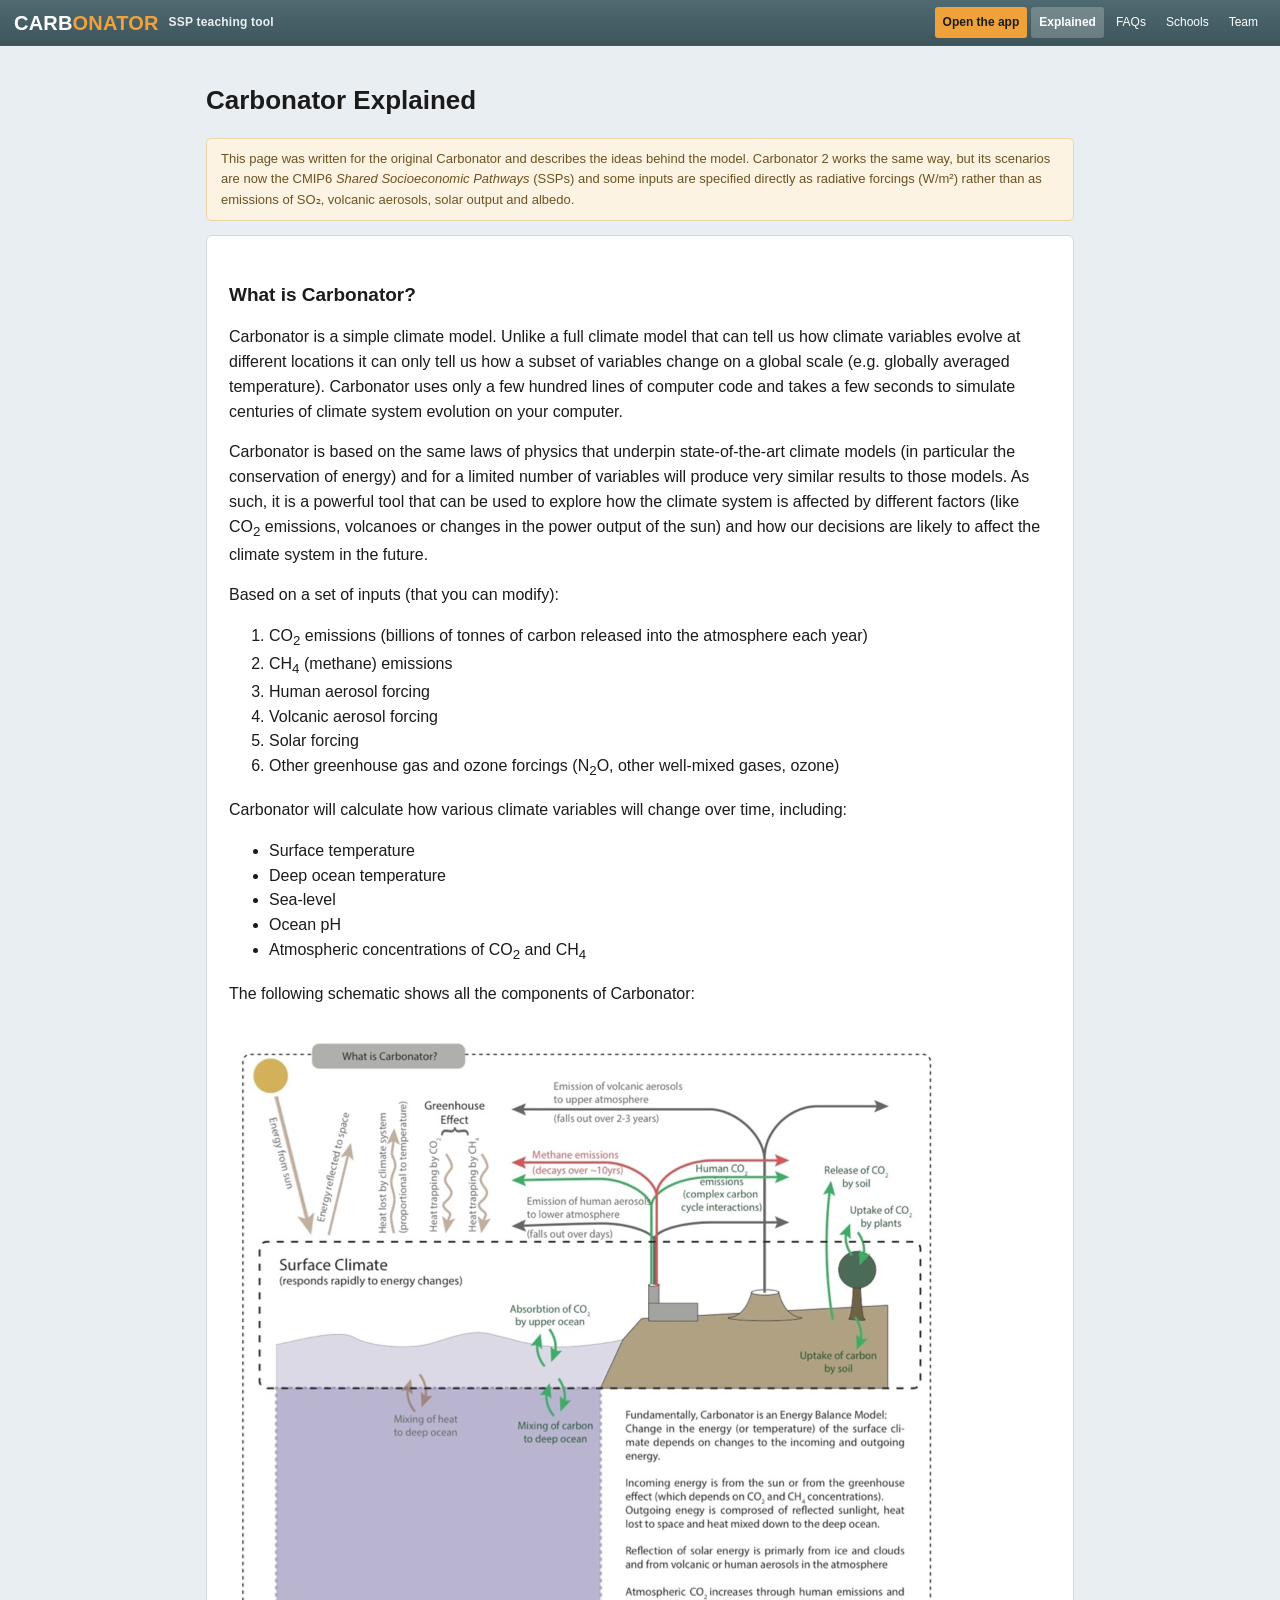
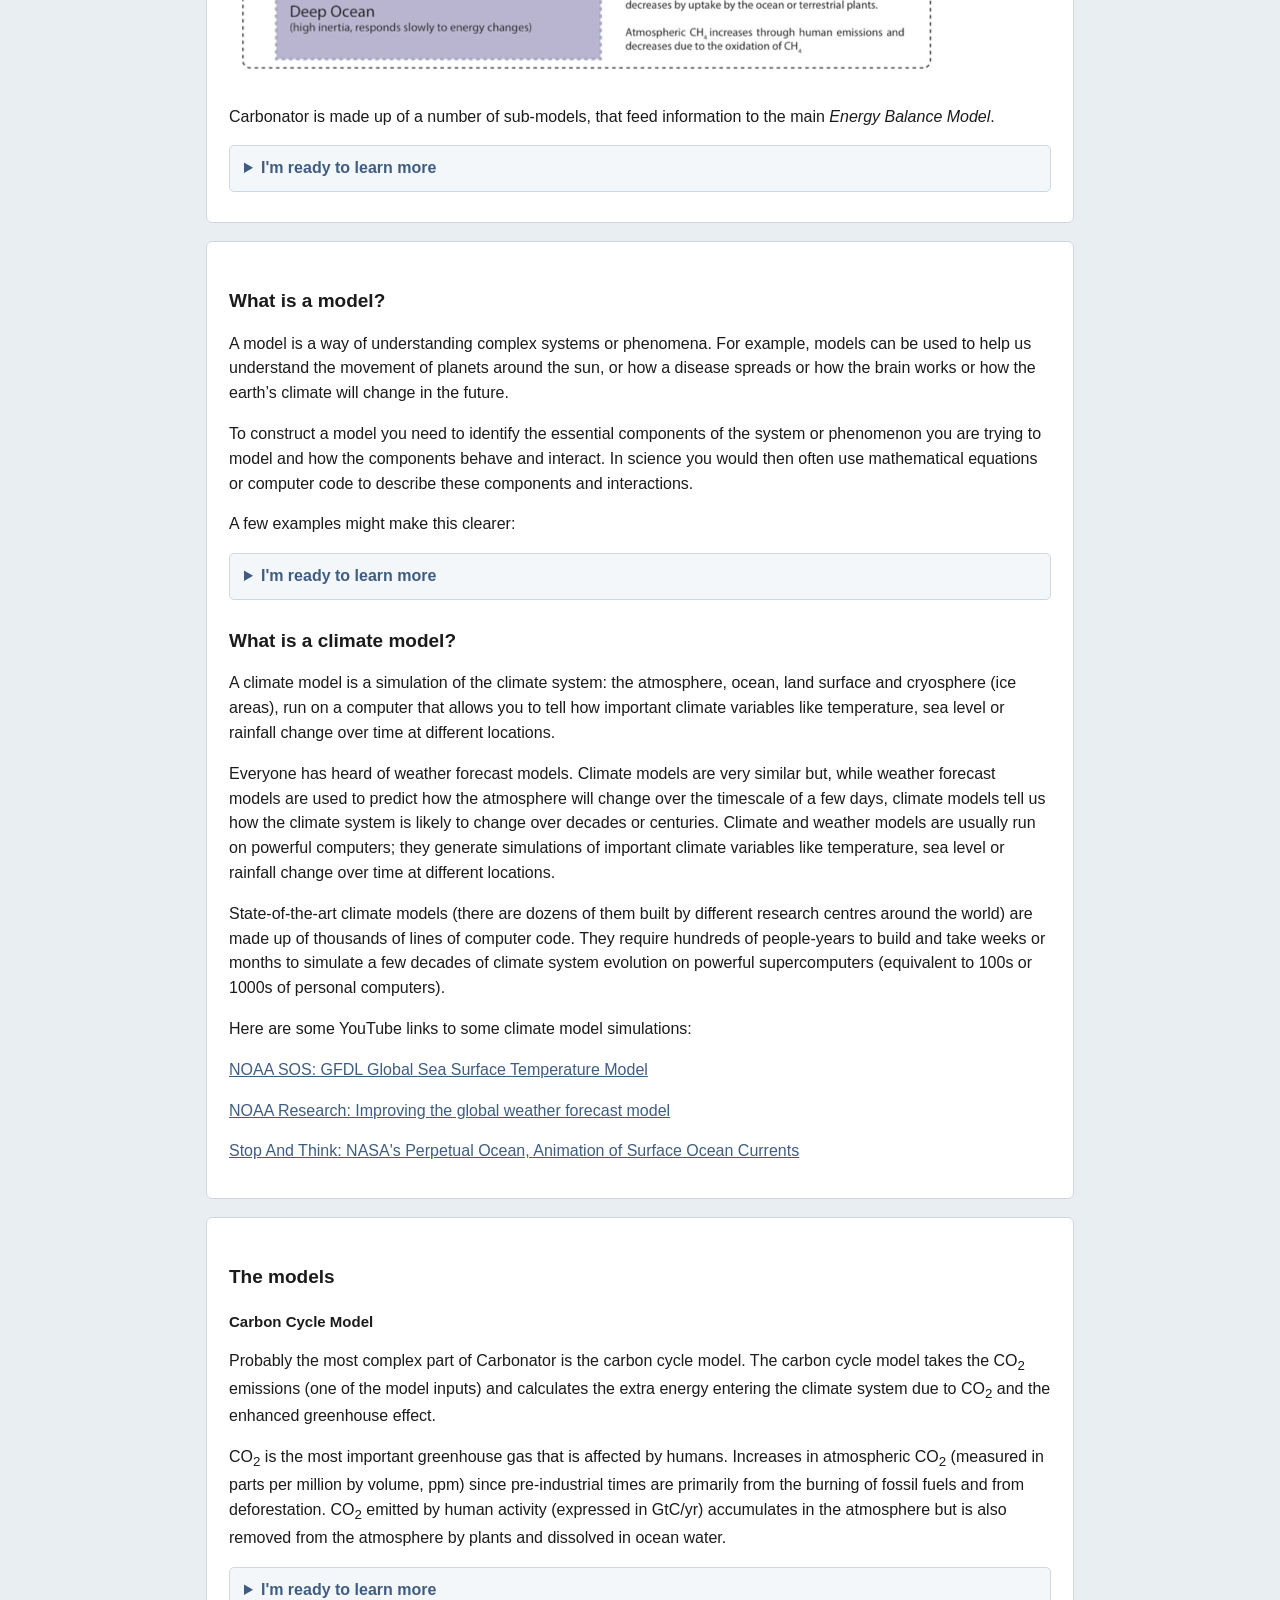
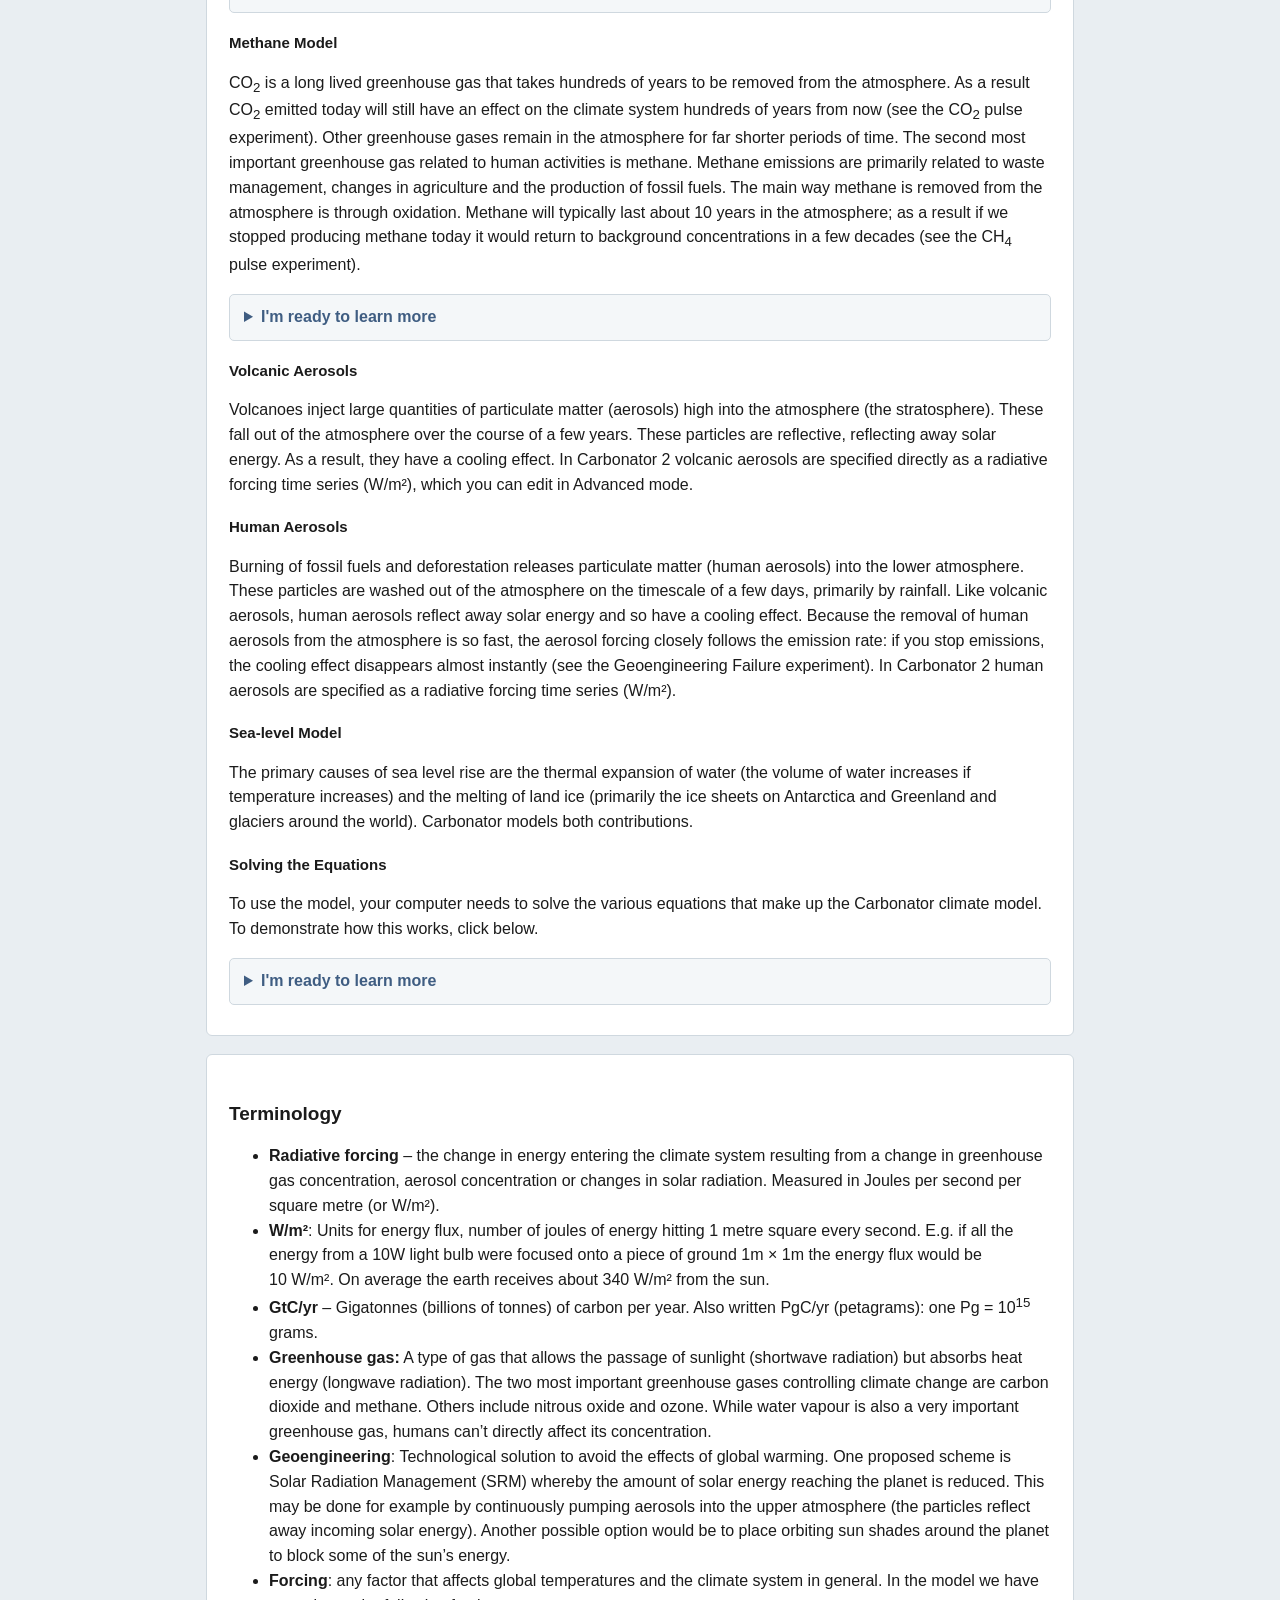
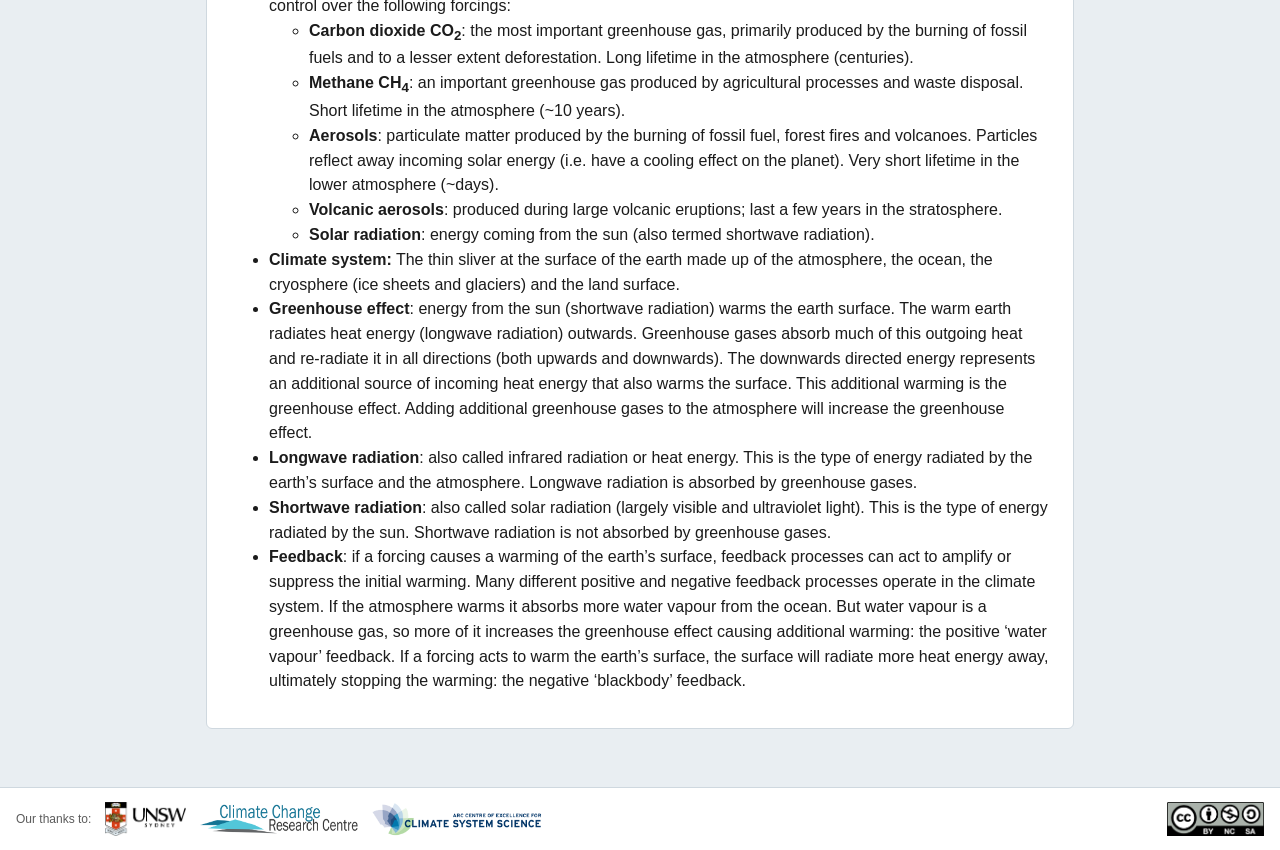
==== explained.html @ 01e1f887 "Carbonator 2.1: modular restructure of the v13 single-file app - Split ssp-carbonator-carbonatorstyl" ====
<!doctype html>
<html lang="en">
<head>
  <meta charset="utf-8" />
  <meta name="viewport" content="width=device-width, initial-scale=1" />
  <title>Carbonator Explained — Carbonator</title>
  <link rel="stylesheet" href="css/site.css" />
</head>
<body>
  <div class="topbar">
    <div class="brand">
      <div class="logo"><a href="index.html"><span>CARB</span><span class="onator">ONATOR</span></a></div>
      <div class="tag">SSP teaching tool</div>
    </div>
    <nav class="topnav">
      <a href="index.html" class="cta">Open the app</a>
      <a href="explained.html" class="active">Explained</a>
      <a href="faqs.html">FAQs</a>
      <a href="schools.html">Schools</a>
      <a href="team.html">Team</a>
    </nav>
  </div>

  <div class="page">
    <h1>Carbonator Explained</h1>

    <div class="note">
      This page was written for the original Carbonator and describes the ideas behind the model.
      Carbonator&nbsp;2 works the same way, but its scenarios are now the CMIP6 <em>Shared Socioeconomic
      Pathways</em> (SSPs) and some inputs are specified directly as radiative forcings (W/m²) rather
      than as emissions of SO₂, volcanic aerosols, solar output and albedo.
    </div>

    <div class="card">
      <h2>What is Carbonator?</h2>
      <p>Carbonator is a simple climate model. Unlike a full climate model that can tell us how climate variables evolve at different locations it can only tell us how a subset of variables change on a global scale (e.g. globally averaged temperature). Carbonator uses only a few hundred lines of computer code and takes a few seconds to simulate centuries of climate system evolution on your computer.</p>
      <p>Carbonator is based on the same laws of physics that underpin state-of-the-art climate models (in particular the conservation of energy) and for a limited number of variables will produce very similar results to those models. As such, it is a powerful tool that can be used to explore how the climate system is affected by different factors (like CO<sub>2</sub> emissions, volcanoes or changes in the power output of the sun) and how our decisions are likely to affect the climate system in the future.</p>
      <p>Based on a set of inputs (that you can modify):</p>
      <ol>
        <li>CO<sub>2</sub> emissions (billions of tonnes of carbon released into the atmosphere each year)</li>
        <li>CH<sub>4</sub> (methane) emissions</li>
        <li>Human aerosol forcing</li>
        <li>Volcanic aerosol forcing</li>
        <li>Solar forcing</li>
        <li>Other greenhouse gas and ozone forcings (N<sub>2</sub>O, other well-mixed gases, ozone)</li>
      </ol>
      <p>Carbonator will calculate how various climate variables will change over time, including:</p>
      <ul>
        <li>Surface temperature</li>
        <li>Deep ocean temperature</li>
        <li>Sea-level</li>
        <li>Ocean pH</li>
        <li>Atmospheric concentrations of CO<sub>2</sub> and CH<sub>4</sub></li>
      </ul>
      <p>The following schematic shows all the components of Carbonator:</p>
      <p><img src="assets/img/content/05.png" alt="Carbonator model schematic"></p>
      <p>Carbonator is made up of a number of sub-models, that feed information to the main <em>Energy Balance Model</em>.</p>

      <details>
        <summary>I'm ready to learn more</summary>
        <h2>Energy Balance Model</h2>
        <p>At the heart of Carbonator (and all climate models) is an energy balance model. This simply means that if we know the energy entering or leaving the climate system, then we can calculate how the energy content (otherwise known as temperature) will change. By making estimates of how energy coming in or out changes in the future then we can predict what will happen to temperature (and other climate variables) in the future.</p>
        <p>If there were an increase in the energy entering the climate system (for example if the sun were to get a little stronger), this would very quickly heat up the atmosphere, land surface and upper ocean. It would take much longer for that extra heat to gradually mix down into the deep ocean.</p>
        <p>So let&rsquo;s build a (box) model of the climate system:</p>
        <ol>
          <li>Let&rsquo;s replace the atmosphere, land surface, and upper ocean by a box (box 1). To make this box behave realistically it needs to have the same heat capacity as the combined atmosphere, land surface, and upper ocean (top 500m). [Heat capacity is the amount of energy it takes to increase an object&rsquo;s temperature by 1&deg;C]. The heat capacity of this box is relatively small so that changes in energy into or out of the box cause rapid changes in temperature.</li>
          <li>Next we replace the deep ocean (top 4000m) with a second box. The deep ocean has a much larger heat capacity than the combined atmosphere, land surface, and upper ocean, so our second box will have a much larger heat capacity than the first box. As such it will respond more slowly to changes in energy into or out of the box.</li>
        </ol>
        <p>Next we need to define some properties of these boxes:</p>
        <ol>
          <li>Energy from the sun can only directly warm the first box (i.e. solar energy is absorbed in the top few metres of the ocean). But if the temperatures of the boxes are different then heat will gradually mix from the warmer to the cooler box (making the warmer box cooler and the cooler box warmer!). We are going to assume that the energy transferred between the boxes is proportional to the difference in temperature between the boxes.</li>
          <li>When objects warm they also release energy (for example because we are warm we release heat energy to the atmosphere). This means that as the first box warms it will also release energy upwards (to space) as well as downwards (into the deep ocean). We are going to assume that the energy lost to space is proportional to the temperature of the upper box.</li>
        </ol>
        <p>So here is our (two box) model of the climate system:</p>
        <p><img src="assets/img/content/06.png" alt="Two-box model schematic"></p>
        <p>Now we need some equations to describe the temperature changes in the two boxes (one equation for each box).</p>
        <h3>Box 1:</h3>
        <p>Change in energy in box 1 each second = Energy coming in each second &ndash; Energy going out each second (from the top and bottom of box 1)</p>
        <p>The energy in the box (E) [measured in Joules] is the heat capacity of the box (C) multiplied by the temperature of the box (T). Mathematically the change in energy (E) with time (t) is written as:</p>
        <p><img src="assets/img/content/07.png" alt="dE/dt"></p>
        <p>But because E = C &times; T (and C is a constant, i.e. the heat capacity doesn&rsquo;t change):</p>
        <p><img src="assets/img/content/08.png" alt="dE/dt = C dT/dt"></p>
        <p>In other words, this says that the change of energy in box 1 (per second) equals the heat capacity of box 1 multiplied by the change in temperature in box 1 (each second).</p>
        <p>Putting this all together:</p>
        <p><img src="assets/img/content/09.png" alt="Energy balance equation"></p>
        <p>From (3) above, we know that the E<sub>out</sub> [measured in Joules per second] is proportional to the temperature of box 1:</p>
        <p><img src="assets/img/content/10.png" alt="E_out = aT"></p>
        <p>(where <em>a</em> is a constant)</p>
        <p>From (4) above, we know that the E<sub>out-mix</sub> [also measured in Joules per second] is proportional to the temperature difference between box 1 and box 2:</p>
        <p><img src="assets/img/content/11.png" alt="E_mix = b(T - To)"></p>
        <p>(where <em>b</em> is a constant)</p>
        <p>So finally we have:</p>
        <p><img src="assets/img/content/12.png" alt="Box 1 equation"></p>
        <h3>Box 2:</h3>
        <p>Change in energy in box 2 each second = Energy coming in each second (from the bottom of box 1)</p>
        <p>The energy coming in to box 2 is obviously the same as the energy coming out of the bottom of box 1 (i.e. <em>b(T - T<sub>o</sub>)</em>).</p>
        <p>So, following similar arguments to box 1 we end up with:</p>
        <p><img src="assets/img/content/13.png" alt="Box 2 equation"></p>
        <p>So we have ended up with two equations:</p>
        <p><img src="assets/img/content/14.png" alt="Two box equations"></p>
        <p>They tell us that if we know the energy entering the climate system (E<sub>in</sub>), which may change over time, we can calculate how the temperature of the surface climate (i.e. all the components in box 1) and the deep ocean (box 2) change with time.</p>
        <p>NB we also need to figure out the values for the various constants (C, C<sub>o</sub>, a, b). These can be calculated or figured out by looking at observations of the real world.</p>
        <h3>How do we get E<sub>in</sub>?</h3>
        <p>The energy entering the climate system depends on multiple factors. Some of the main ones are:</p>
        <ul>
          <li>E<sub>sun</sub>: How much energy comes in from the sun that doesn&rsquo;t get reflected back out to space by clouds or bright surfaces on the planet surface (in particular ice)?</li>
          <li>E<sub>volcano</sub>: How much of the sun&rsquo;s energy gets reflected away back to space by volcanic aerosols in the atmosphere?</li>
          <li>E<sub>aerosol</sub>: How much of the sun&rsquo;s energy gets reflected away back to space by human-made aerosols in the atmosphere?</li>
          <li>E<sub>co2</sub>: How much extra heat is trapped at the surface by CO<sub>2</sub> (greenhouse effect)?</li>
          <li>E<sub>ch4</sub>: How much extra heat is trapped at the surface by methane (greenhouse effect)?</li>
        </ul>
        <p>To get E<sub>in</sub> we need to sum these different components:</p>
        <p>E<sub>in</sub> = E<sub>sun</sub> + E<sub>volcano</sub> + E<sub>aerosol</sub> + E<sub>co2</sub> + E<sub>ch4</sub></p>
        <p>Some of these components are hard to measure or estimate directly, so Carbonator uses sub-models (for the carbon cycle and methane) to calculate the CO<sub>2</sub> and CH<sub>4</sub> terms from emissions, while the remaining terms are specified as radiative forcings from the scenario data.</p>
        <h3>References</h3>
        <ul>
          <li>Geoffroy, O., D. Saint-Martin, D. J. L. Olivi&eacute;, A. Voldoire, G. Bellon, and S. Tyt&eacute;ca. &ldquo;Transient Climate Response in a Two-Layer Energy-Balance Model. Part I: Analytical Solution and Parameter Calibration Using CMIP5 AOGCM Experiments.&rdquo; Journal of Climate 26, no. 6 (2013): 1841&ndash;57. <a href="https://doi.org/10.1175/JCLI-D-12-00195.1" target="_blank" rel="noopener">https://doi.org/10.1175/JCLI-D-12-00195.1</a>.</li>
          <li>Gregory, J. M., J. A. Church, G. J. Boer, K. W. Dixon, G. M. Flato, D. R. Jackett, J. A. Lowe, et al. &ldquo;Comparison of Results from Several AOGCMs for Global and Regional Sea-Level Change 1900&ndash;2100.&rdquo; Climate Dynamics 18, no. 3&ndash;4 (2001): 225&ndash;40. <a href="https://doi.org/10.1007/s003820100180" target="_blank" rel="noopener">https://doi.org/10.1007/s003820100180</a>.</li>
        </ul>
      </details>
    </div>

    <div class="card">
      <h2>What is a model?</h2>
      <p>A model is a way of understanding complex systems or phenomena. For example, models can be used to help us understand the movement of planets around the sun, or how a disease spreads or how the brain works or how the earth&rsquo;s climate will change in the future.</p>
      <p>To construct a model you need to identify the essential components of the system or phenomenon you are trying to model and how the components behave and interact. In science you would then often use mathematical equations or computer code to describe these components and interactions.</p>
      <p>A few examples might make this clearer:</p>
      <details>
        <summary>I'm ready to learn more</summary>
        <p>Imagine a person on a swing. We would like to understand how fast the swing goes, or how often you go back and forth. This could depend on many factors: the size of the person, the design of the swing, the strength of the wind, the friction in the bearings. But the essential components of this system can be modelled as a ball on a weightless string suspended from a pivot with no friction. The ball is pulled downwards by gravity and upwards by the tension in the string. By mathematically describing this highly simplified version of the person on a swing we can get a good idea of how the swing will move (it won&rsquo;t be perfect, because in the real world the swing is affected by other factors &ndash; like friction, but we can still learn a lot from the simple model).</p>
        <p><img src="assets/img/content/01.png" alt="Pendulum model"></p>
        <p>Imagine the earth orbiting the sun. We can model this as two balls (one with the mass of the sun, the other with the mass of earth) rotating around each other and kept together by gravitational attraction. Based on experiments we know that the strength of the gravitational attraction is proportional to the masses multiplied together, and inversely proportional to the square of the distance between them. By describing this model mathematically we can figure out approximately how fast the planet orbits and how far the sun and planet must be from each other. However this model is just an approximation of the real world: interactions with other planets will also be important, space-time is distorted by the massive sun and planet which slightly changes how gravity works (general relativity) and even in space there is some friction.</p>
        <p><img src="assets/img/content/02.png" alt="Orbit model"></p>
        <p>Finally imagine a burner heating up a beaker of water. We can model this as a box with the same heat capacity as the water and a constant input of heat. Conservation of energy tells us the rate at which the temperature of the box increases must be proportional to the energy coming in (and inversely proportional to the heat capacity of the water i.e. it takes longer to heat more water). In the real world the water will heat at different rates, there will be heat losses from the top of the water and from the sides of the beaker and the heating source won&rsquo;t be perfectly constant, but still our approximation will be able to provide valuable information about how fast the water heats up.</p>
        <p><img src="assets/img/content/03.png" alt="Heated beaker model"></p>
        <p>We could improve our final model, by assuming that our box can also lose heat to the surroundings. Let&rsquo;s assume that the rate at which the box loses heat is proportional to the difference between the temperature of the box (T) and the temperature of the surrounding air (T<sub>A</sub>) i.e. the hotter the box gets the more heat it loses.</p>
        <p><img src="assets/img/content/04.png" alt="Box model with heat loss"></p>
        <p>This last type of model is referred to as a box model. The box in this case represents the water. But we simplify the situation and assume that the water is a homogenous box with a single temperature and heat capacity. Carbonator is also a box model that works in a similar way to this example.</p>
      </details>

      <h2>What is a climate model?</h2>
      <p>A climate model is a simulation of the climate system: the atmosphere, ocean, land surface and cryosphere (ice areas), run on a computer that allows you to tell how important climate variables like temperature, sea level or rainfall change over time at different locations.</p>
      <p>Everyone has heard of weather forecast models. Climate models are very similar but, while weather forecast models are used to predict how the atmosphere will change over the timescale of a few days, climate models tell us how the climate system is likely to change over decades or centuries. Climate and weather models are usually run on powerful computers; they generate simulations of important climate variables like temperature, sea level or rainfall change over time at different locations.</p>
      <p>State-of-the-art climate models (there are dozens of them built by different research centres around the world) are made up of thousands of lines of computer code. They require hundreds of people-years to build and take weeks or months to simulate a few decades of climate system evolution on powerful supercomputers (equivalent to 100s or 1000s of personal computers).</p>
      <p>Here are some YouTube links to some climate model simulations:</p>
      <p><a href="https://www.youtube.com/watch?v=aX9nHyMP4L0" target="_blank" rel="noopener">NOAA SOS: GFDL Global Sea Surface Temperature Model</a></p>
      <p><a href="https://www.youtube.com/watch?v=C3yQUaU6fXE" target="_blank" rel="noopener">NOAA Research: Improving the global weather forecast model</a></p>
      <p><a href="https://www.youtube.com/watch?v=g3mt30cu8l4" target="_blank" rel="noopener">Stop And Think: NASA's Perpetual Ocean, Animation of Surface Ocean Currents</a></p>
    </div>

    <div class="card">
      <h2>The models</h2>

      <h3>Carbon Cycle Model</h3>
      <p>Probably the most complex part of Carbonator is the carbon cycle model. The carbon cycle model takes the CO<sub>2</sub> emissions (one of the model inputs) and calculates the extra energy entering the climate system due to CO<sub>2</sub> and the enhanced greenhouse effect.</p>
      <p>CO<sub>2</sub> is the most important greenhouse gas that is affected by humans. Increases in atmospheric CO<sub>2</sub> (measured in parts per million by volume, ppm) since pre-industrial times are primarily from the burning of fossil fuels and from deforestation. CO<sub>2</sub> emitted by human activity (expressed in GtC/yr) accumulates in the atmosphere but is also removed from the atmosphere by plants and dissolved in ocean water.</p>
      <details>
        <summary>I'm ready to learn more</summary>
        <p>The energy balance model used by Carbonator is split into two boxes that represent the energy stored in the surface climate and the deep ocean. The carbon cycle model is comprised of 5 boxes, representing the carbon stored in the atmosphere (as CO<sub>2</sub>), the upper ocean, the deep ocean, vegetation and soil.</p>
        <p><img src="assets/img/content/15.png" alt="Carbon cycle schematic"></p>
        <p>Carbon dioxide emissions (E<sup>co2</sup>) enter the atmosphere, increasing the total amount of atmospheric carbon (C<sup>at</sup>). This carbon leaves the atmosphere by dissolving into the upper ocean (C<sup>up</sup>) and being taken up by plants (N) by photosynthesis.</p>
        <p>The rate of transfer of carbon into the ocean is proportional to the difference between atmospheric and oceanic CO<sub>2</sub> concentration. This rate also depends on the acidity of the ocean, which changes depending on the amount of stored carbon. Carbon can leave the upper ocean by mixing into the deep ocean.</p>
        <p>The uptake of carbon by plants via photosynthesis depends on the atmospheric CO<sub>2</sub> concentration. The carbon in plants turns into soil carbon over long timescales as vegetation decays. Some of the carbon in the soil eventually gets back into the atmosphere via its breakdown by bacteria.</p>
        <p>These interactions are written down mathematically below:</p>
        <p><img src="assets/img/content/16.png" alt="Carbon cycle equations"></p>
        <p>where C<sup>at</sup>, C<sup>up</sup>, C<sup>lo</sup>, N and S are the inventories of carbon dioxide (GtC) in the atmosphere, upper ocean and deep ocean, terrestrial vegetation and soil, respectively, P is net primary production by terrestrial plants (GtC/yr) and E is the human emissions of CO<sub>2</sub> (GtC/yr).</p>
        <p>If we specify emissions of CO<sub>2</sub>, these equations can tell us how the atmospheric concentration of CO<sub>2</sub> changes over time. CO<sub>2</sub> is a greenhouse gas which acts to trap heat emitted from the surface of the planet. More CO<sub>2</sub> means that a greater amount of heat is trapped and the more energy is retained by the surface climate. This can be expressed mathematically as:</p>
        <p><img src="assets/img/content/17.png" alt="CO2 forcing equation"></p>
        <p>Where C<sub>o</sub><sup>CO2</sup> is the natural atmospheric concentration before humans started emitting CO<sub>2</sub> into the atmosphere.</p>
        <p>This relationship is logarithmic. This means that CO<sub>2</sub> traps less heat as CO<sub>2</sub> concentrations increase.</p>
        <h3>References</h3>
        <ul>
          <li>Glotter, Michael J., Raymond T. Pierrehumbert, Joshua W. Elliott, Nathan J. Matteson, and Elisabeth J. Moyer. &ldquo;A Simple Carbon Cycle Representation for Economic and Policy Analyses.&rdquo; Climatic Change 126, no. 3&ndash;4 (2014): 319&ndash;35. <a href="https://doi.org/10.1007/s10584-014-1224-y" target="_blank" rel="noopener">https://doi.org/10.1007/s10584-014-1224-y</a>.</li>
        </ul>
      </details>

      <h3>Methane Model</h3>
      <p>CO<sub>2</sub> is a long lived greenhouse gas that takes hundreds of years to be removed from the atmosphere. As a result CO<sub>2</sub> emitted today will still have an effect on the climate system hundreds of years from now (see the CO<sub>2</sub> pulse experiment). Other greenhouse gases remain in the atmosphere for far shorter periods of time. The second most important greenhouse gas related to human activities is methane. Methane emissions are primarily related to waste management, changes in agriculture and the production of fossil fuels. The main way methane is removed from the atmosphere is through oxidation. Methane will typically last about 10 years in the atmosphere; as a result if we stopped producing methane today it would return to background concentrations in a few decades (see the CH<sub>4</sub> pulse experiment).</p>
      <details>
        <summary>I'm ready to learn more</summary>
        <p>Methane is modelled using a single box that represents the atmospheric store of methane. Methane emissions (E<sup>CH4</sup>) increase the methane concentration (C<sup>CH4</sup>) and the concentration decreases due to oxidation (in fact the rate of decay (&tau;<sup>CH4</sup>) is not exactly exponential as it depends on the amount of methane in the atmosphere). The equation describing methane concentration in Carbonator is:</p>
        <p><img src="assets/img/content/18.png" alt="Methane equation"></p>
        <p>If we specify emissions of CH<sub>4</sub>, this equation can tell us how CH<sub>4</sub> concentrations change in the atmosphere over time. CH<sub>4</sub> is a greenhouse gas which acts to trap heat emitted from the surface of the planet. More CH<sub>4</sub> means that a greater amount of heat is trapped and the more energy is retained by the surface climate. This can be expressed mathematically as:</p>
        <p><img src="assets/img/content/19.png" alt="Methane forcing equation"></p>
        <p>Where C<sub>o</sub><sup>CH4</sup> is the natural atmospheric concentration before humans started emitting CH<sub>4</sub> into the atmosphere.</p>
        <p>As with CO<sub>2</sub>, this relationship is logarithmic. This means that CH<sub>4</sub> has a diminishing effect on the additional energy as CH<sub>4</sub> concentrations increase.</p>
        <h3>References</h3>
        <ul>
          <li>Boucher, Olivier, Pierre Friedlingstein, Bill Collins, and Keith P. Shine. &ldquo;The Indirect Global Warming Potential and Global Temperature Change Potential Due to Methane Oxidation.&rdquo; Environmental Research Letters 4, no. 4 (2009): 044007. <a href="https://doi.org/10.1088/1748-9326/4/4/044007" target="_blank" rel="noopener">https://doi.org/10.1088/1748-9326/4/4/044007</a>.</li>
        </ul>
      </details>

      <h3>Volcanic Aerosols</h3>
      <p>Volcanoes inject large quantities of particulate matter (aerosols) high into the atmosphere (the stratosphere). These fall out of the atmosphere over the course of a few years. These particles are reflective, reflecting away solar energy. As a result, they have a cooling effect. In Carbonator&nbsp;2 volcanic aerosols are specified directly as a radiative forcing time series (W/m²), which you can edit in Advanced mode.</p>

      <h3>Human Aerosols</h3>
      <p>Burning of fossil fuels and deforestation releases particulate matter (human aerosols) into the lower atmosphere. These particles are washed out of the atmosphere on the timescale of a few days, primarily by rainfall. Like volcanic aerosols, human aerosols reflect away solar energy and so have a cooling effect. Because the removal of human aerosols from the atmosphere is so fast, the aerosol forcing closely follows the emission rate: if you stop emissions, the cooling effect disappears almost instantly (see the Geoengineering Failure experiment). In Carbonator&nbsp;2 human aerosols are specified as a radiative forcing time series (W/m²).</p>

      <h3>Sea-level Model</h3>
      <p>The primary causes of sea level rise are the thermal expansion of water (the volume of water increases if temperature increases) and the melting of land ice (primarily the ice sheets on Antarctica and Greenland and glaciers around the world). Carbonator models both contributions.</p>

      <h3>Solving the Equations</h3>
      <p>To use the model, your computer needs to solve the various equations that make up the Carbonator climate model. To demonstrate how this works, click below.</p>
      <details>
        <summary>I'm ready to learn more</summary>
        <p>To demonstrate how this works, let&rsquo;s use a simpler model: a single box model of the climate system. In this case, we are going to ignore the effect of the deep ocean (i.e. we assume that no heat is transferred from the upper to the lower ocean). Also instead of having several inputs, our input is going to be the total incoming energy (E<sub>in</sub>), so that we don&rsquo;t need to worry about the CO<sub>2</sub>, methane and other sub-models. Mathematically our model can be written:</p>
        <p><img src="assets/img/content/22.png" alt="Single box equation"></p>
        <p>This says, the change in the energy content in our box (which represents the climate system) per second equals the energy coming in per second (the model input) minus the energy emitted out to space per second (which depends on the surface temperature). C and a are constants.</p>
        <p>Using this equation, if we know E<sub>in</sub>, we want to be able to calculate how the surface temperature changes in time. This means that we need to integrate this equation to find T at different times.</p>
        <p>If E<sub>in</sub> could be described as a simple mathematical function we could probably integrate the equation analytically. For example if E<sub>in</sub> were a constant (i.e. incoming energy stays the same over time), then:</p>
        <p><img src="assets/img/content/23.png" alt="Analytic solution"></p>
        <p>We also need to know the temperature at the start of our simulation T(0). For all Carbonator simulations we calculate temperature relative to the start of the simulation, so T(0)&nbsp;=&nbsp;0. Substituting this into the equation:</p>
        <p><img src="assets/img/content/24.png" alt="Solution with initial condition"></p>
        <p>And substituting back for c<sub>1</sub>:</p>
        <p><img src="assets/img/content/25.png" alt="Full solution"></p>
        <p>As an example, if we use the Carbonator values a&nbsp;=&nbsp;1 W/m²/K, C&nbsp;=&nbsp;6 W&nbsp;yr/m²/K, and there is a sudden jump in the energy coming in (e.g. the sun gets a little bit stronger), E<sub>in</sub>&nbsp;=&nbsp;1 W/m², then the temperature response will be:</p>
        <p><img src="assets/img/content/26.png" alt="Step response"></p>
        <p>However, E<sub>in</sub> may change with time, i.e.:</p>
        <p><img src="assets/img/content/27.png" alt="Time varying input"></p>
        <p>For example, imagine that over time the sun gets stronger, increasing the incoming energy, but during this period there is a volcano that causes a decrease in the incoming energy (through reflection) for a short period:</p>
        <p><img src="assets/img/content/28.png" alt="Complex forcing"></p>
        <p>Now we can&rsquo;t integrate this in the normal way. Instead we do what&rsquo;s called a numerical integration. This only provides an approximate answer, but if we do it right then the approximation can be as accurate as we want it to be. So how does this work?</p>
        <p>Let&rsquo;s start with dT/dt, what does this mean? It&rsquo;s the gradient in T with respect to time. Let&rsquo;s look at this on a graph of temperature versus time:</p>
        <p><img src="assets/img/content/29.png" alt="Gradient on a curve"></p>
        <p>The gradient dT/dt at time t is the tangent to the line. How do we calculate the value of the gradient? We can get an approximate answer by calculating:</p>
        <p><img src="assets/img/content/30.png" alt="Finite difference"></p>
        <p>To make this approximation better you just need to make the step smaller. In fact if the step shrinks to zero then the answer is exact (this is the basis of calculus). OK, let&rsquo;s stick with our approximation:</p>
        <p><img src="assets/img/content/33.png" alt="Finite difference approximation"></p>
        <p>Let&rsquo;s substitute this into our model equation:</p>
        <p><img src="assets/img/content/34.png" alt="Discretised equation"></p>
        <p>A little rearranging and we get:</p>
        <p><img src="assets/img/content/35.png" alt="Update equation"></p>
        <p>What does this equation say? Let&rsquo;s imagine t is the time now. The equation says if we know what the temperature is now and how much energy is entering the climate system now, we can estimate what the temperature will be a little way in the future.</p>
        <p>Using our estimate for the temperature a little way into the future we can use the same equation to estimate the temperature a little further in the future. By using this equation multiple times we can estimate the temperature progressively further into the future. If the (time) steps that we use to make these calculations are not too large, our answer can be quite accurate.</p>
        <p>We can now use computer code to do this calculation multiple times. In fact we can even run this model in an <a href="assets/pdfs/excel_model.xlsx">Excel spreadsheet</a>. Check this out to see how temperature changes in response to the E<sub>in</sub> shown above; or modify E<sub>in</sub> to create your own scenario.</p>
      </details>
    </div>

    <div class="card">
      <h2>Terminology</h2>
      <ul>
        <li><strong>Radiative forcing</strong> &ndash; the change in energy entering the climate system resulting from a change in greenhouse gas concentration, aerosol concentration or changes in solar radiation. Measured in Joules per second per square metre (or W/m²).</li>
        <li><strong>W/m²</strong>: Units for energy flux, number of joules of energy hitting 1 metre square every second. E.g. if all the energy from a 10W light bulb were focused onto a piece of ground 1m &times; 1m the energy flux would be 10&nbsp;W/m². On average the earth receives about 340&nbsp;W/m² from the sun.</li>
        <li><strong>GtC/yr</strong> &ndash; Gigatonnes (billions of tonnes) of carbon per year. Also written PgC/yr (petagrams): one Pg = 10<sup>15</sup> grams.</li>
        <li><strong>Greenhouse gas:</strong> A type of gas that allows the passage of sunlight (shortwave radiation) but absorbs heat energy (longwave radiation). The two most important greenhouse gases controlling climate change are carbon dioxide and methane. Others include nitrous oxide and ozone. While water vapour is also a very important greenhouse gas, humans can&rsquo;t directly affect its concentration.</li>
        <li><strong>Geoengineering</strong>: Technological solution to avoid the effects of global warming. One proposed scheme is Solar Radiation Management (SRM) whereby the amount of solar energy reaching the planet is reduced. This may be done for example by continuously pumping aerosols into the upper atmosphere (the particles reflect away incoming solar energy). Another possible option would be to place orbiting sun shades around the planet to block some of the sun&rsquo;s energy.</li>
        <li><strong>Forcing</strong>: any factor that affects global temperatures and the climate system in general. In the model we have control over the following forcings:
          <ul>
            <li><strong>Carbon dioxide CO<sub>2</sub></strong>: the most important greenhouse gas, primarily produced by the burning of fossil fuels and to a lesser extent deforestation. Long lifetime in the atmosphere (centuries).</li>
            <li><strong>Methane CH<sub>4</sub></strong>: an important greenhouse gas produced by agricultural processes and waste disposal. Short lifetime in the atmosphere (~10 years).</li>
            <li><strong>Aerosols</strong>: particulate matter produced by the burning of fossil fuel, forest fires and volcanoes. Particles reflect away incoming solar energy (i.e. have a cooling effect on the planet). Very short lifetime in the lower atmosphere (~days).</li>
            <li><strong>Volcanic aerosols</strong>: produced during large volcanic eruptions; last a few years in the stratosphere.</li>
            <li><strong>Solar radiation</strong>: energy coming from the sun (also termed shortwave radiation).</li>
          </ul>
        </li>
        <li><strong>Climate system:</strong> The thin sliver at the surface of the earth made up of the atmosphere, the ocean, the cryosphere (ice sheets and glaciers) and the land surface.</li>
        <li><strong>Greenhouse effect</strong>: energy from the sun (shortwave radiation) warms the earth surface. The warm earth radiates heat energy (longwave radiation) outwards. Greenhouse gases absorb much of this outgoing heat and re-radiate it in all directions (both upwards and downwards). The downwards directed energy represents an additional source of incoming heat energy that also warms the surface. This additional warming is the greenhouse effect. Adding additional greenhouse gases to the atmosphere will increase the greenhouse effect.</li>
        <li><strong>Longwave radiation</strong>: also called infrared radiation or heat energy. This is the type of energy radiated by the earth&rsquo;s surface and the atmosphere. Longwave radiation is absorbed by greenhouse gases.</li>
        <li><strong>Shortwave radiation</strong>: also called solar radiation (largely visible and ultraviolet light). This is the type of energy radiated by the sun. Shortwave radiation is not absorbed by greenhouse gases.</li>
        <li><strong>Feedback</strong>: if a forcing causes a warming of the earth&rsquo;s surface, feedback processes can act to amplify or suppress the initial warming. Many different positive and negative feedback processes operate in the climate system. If the atmosphere warms it absorbs more water vapour from the ocean. But water vapour is a greenhouse gas, so more of it increases the greenhouse effect causing additional warming: the positive &lsquo;water vapour&rsquo; feedback. If a forcing acts to warm the earth&rsquo;s surface, the surface will radiate more heat energy away, ultimately stopping the warming: the negative &lsquo;blackbody&rsquo; feedback.</li>
      </ul>
    </div>
  </div>

  <footer class="site-footer">
    <div class="thanks">
      <span>Our thanks to:</span>
      <a href="https://www.unsw.edu.au/" target="_blank" rel="noopener"><img src="assets/img/logo_unsw.png" alt="University of New South Wales"></a>
      <a href="http://www.ccrc.unsw.edu.au/" target="_blank" rel="noopener"><img src="assets/img/logo_ccrc.png" alt="Climate Change Research Centre"></a>
      <a href="https://www.climatescience.org.au/" target="_blank" rel="noopener"><img src="assets/img/logo_arccss.png" alt="ARC Centre of Excellence for Climate System Science"></a>
    </div>
    <a href="https://creativecommons.org/licenses/by-nc-sa/2.0/au/" target="_blank" rel="noopener"><img src="assets/img/logo_cc_byncsa.png" alt="Creative Commons: BY-NC-SA"></a>
  </footer>
</body>
</html>
---- css/site.css ----
/* Shared styles for the static site pages (explained, faqs, schools, team).
   Palette matches css/app.css. */
:root{
  --top:#4f6a72;
  --top2:#3e545b;
  --bg:#e9eef2;
  --panel:#ffffff;
  --border:#cfd8df;
  --accent:#f0a23a;
  --accentDark:#c98322;
  --text:#1b1b1b;
  --muted:#5b5b5b;
}

*{ box-sizing:border-box; }
body{
  margin:0;
  font-family: Arial, Helvetica, sans-serif;
  background:var(--bg);
  color:var(--text);
  line-height:1.55;
}

.topbar{
  height:46px;
  background: linear-gradient(180deg, var(--top), var(--top2));
  color:#fff;
  display:flex;
  align-items:center;
  justify-content:space-between;
  padding:0 14px;
  position:sticky;
  top:0;
  z-index:50;
  border-bottom:1px solid rgba(0,0,0,0.15);
  gap:10px;
}
.brand{
  display:flex;
  align-items:center;
  gap:10px;
  font-weight:700;
  letter-spacing:0.2px;
  user-select:none;
}
.brand .logo{ font-size:20px; line-height:1; }
.brand .logo a{ color:inherit; text-decoration:none; }
.brand .logo .onator{ color:var(--accent); }
.brand .tag{ font-size:12px; font-weight:600; opacity:0.9; }

.topnav{ display:flex; align-items:center; gap:4px; font-size:12px; flex-wrap:wrap; }
.topnav a{
  color:#fff;
  text-decoration:none;
  padding:6px 8px;
  border-radius:3px;
}
.topnav a:hover{ background:rgba(255,255,255,0.12); }
.topnav a.active{ background:rgba(255,255,255,0.22); font-weight:700; }
.topnav a.cta{
  background:var(--accent);
  color:#1b1b1b;
  font-weight:700;
}
.topnav a.cta:hover{ background:var(--accentDark); color:#fff; }

.page{
  max-width:900px;
  margin:0 auto;
  padding:24px 16px 40px;
}
.page h1{ font-size:26px; margin:10px 0 18px; }
.page h2{ font-size:19px; margin:26px 0 10px; }
.page h3{ font-size:15px; margin:18px 0 8px; }
.page img{ max-width:100%; height:auto; }
.page a{ color:#3f5d82; }

.card{
  background:var(--panel);
  border:1px solid var(--border);
  border-radius:6px;
  padding:18px 22px;
  margin-bottom:18px;
}

details{
  background:#f4f7f9;
  border:1px solid var(--border);
  border-radius:5px;
  padding:10px 14px;
  margin:12px 0;
}
details summary{
  cursor:pointer;
  font-weight:700;
  color:#3f5d82;
}
details[open] summary{ margin-bottom:8px; }

.note{
  background:#fdf3e3;
  border:1px solid #ecd3a8;
  border-radius:5px;
  padding:10px 14px;
  font-size:13px;
  color:#6b5220;
  margin:14px 0;
}

.team-grid{
  display:grid;
  grid-template-columns:repeat(auto-fill, minmax(260px, 1fr));
  gap:18px;
}
.team-card{
  background:var(--panel);
  border:1px solid var(--border);
  border-radius:6px;
  overflow:hidden;
  display:flex;
  flex-direction:column;
}
.team-card img{ width:100%; height:auto; display:block; }
.team-card .body{ padding:14px 16px; font-size:13px; }
.team-card h3{ margin:0 0 6px; font-size:15px; }
.team-card .links{ padding:0 16px 14px; }
.team-card .links a{ font-size:13px; }

.site-footer{
  border-top:1px solid var(--border);
  background:var(--panel);
  padding:14px 16px;
  display:flex;
  align-items:center;
  justify-content:space-between;
  flex-wrap:wrap;
  gap:12px;
}
.site-footer .thanks{
  display:flex;
  align-items:center;
  gap:14px;
  flex-wrap:wrap;
  font-size:12px;
  color:var(--muted);
}
.site-footer img{ height:34px; width:auto; display:block; }
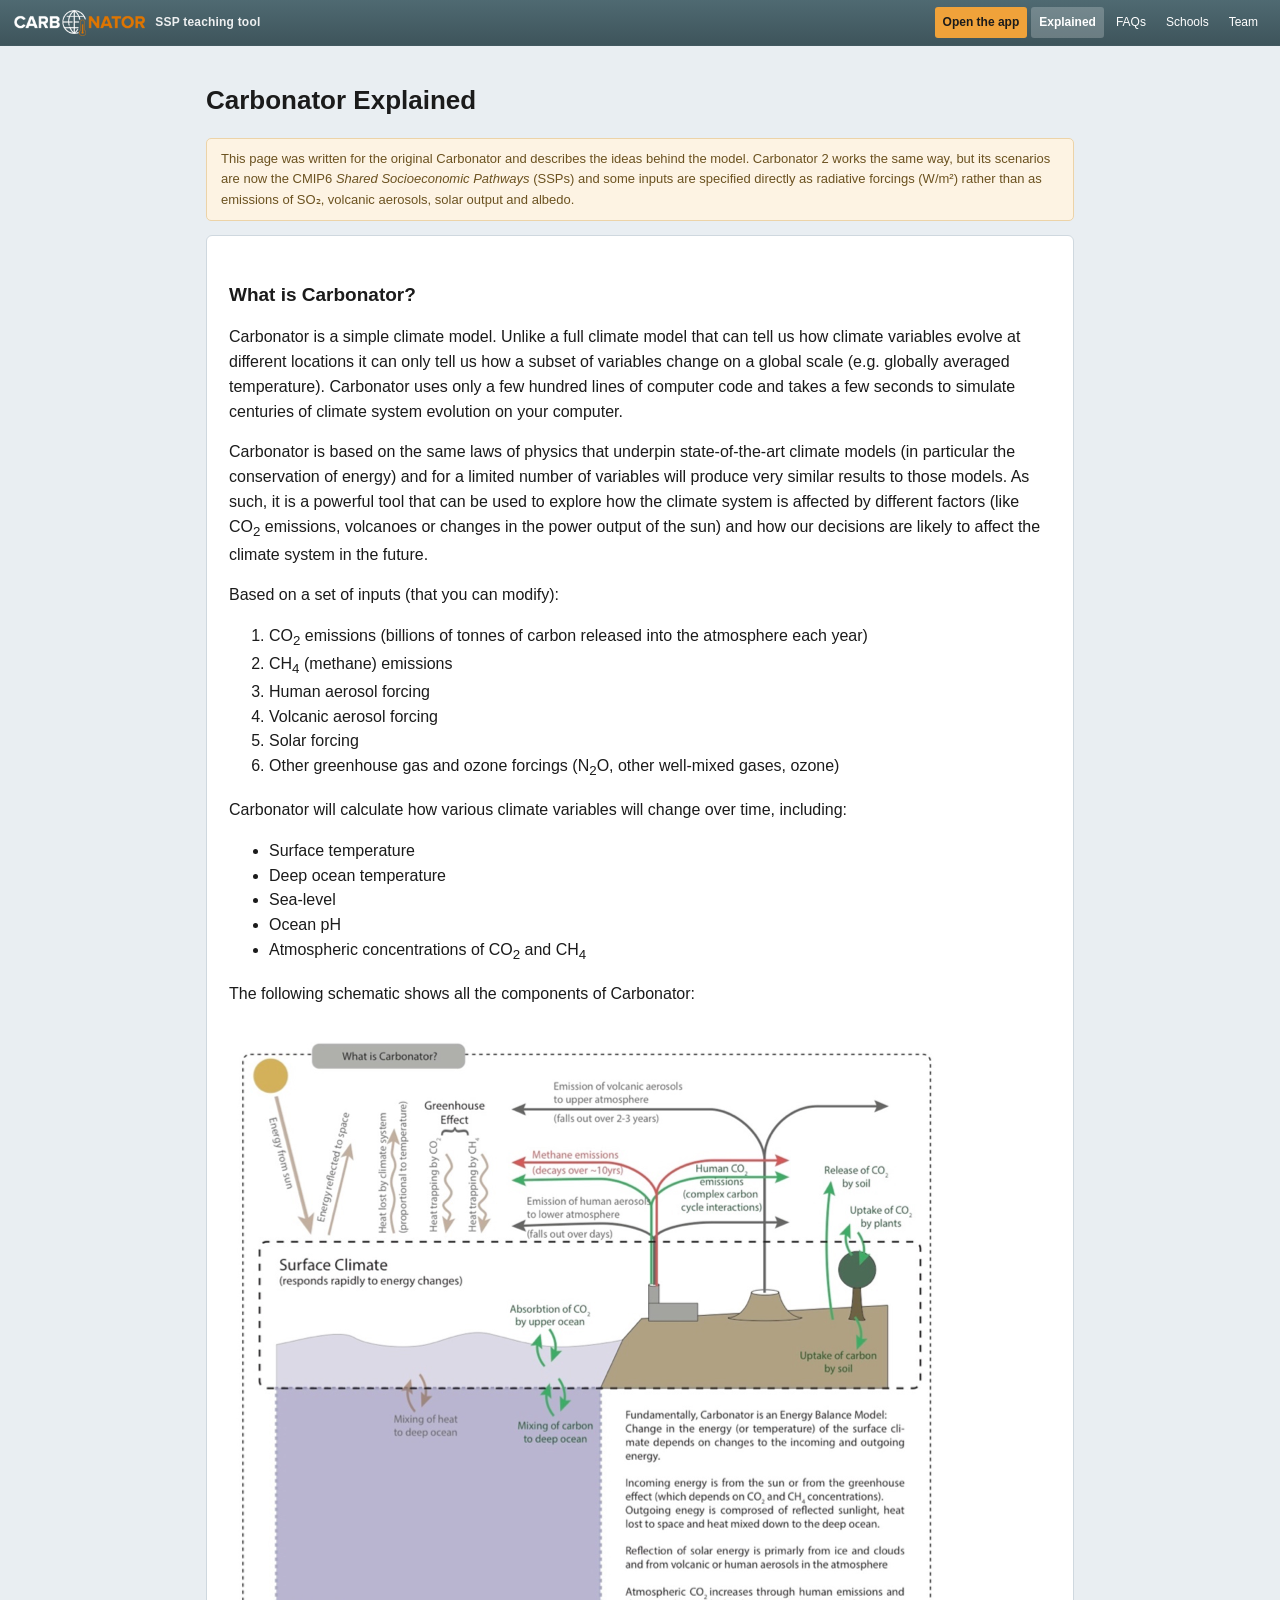
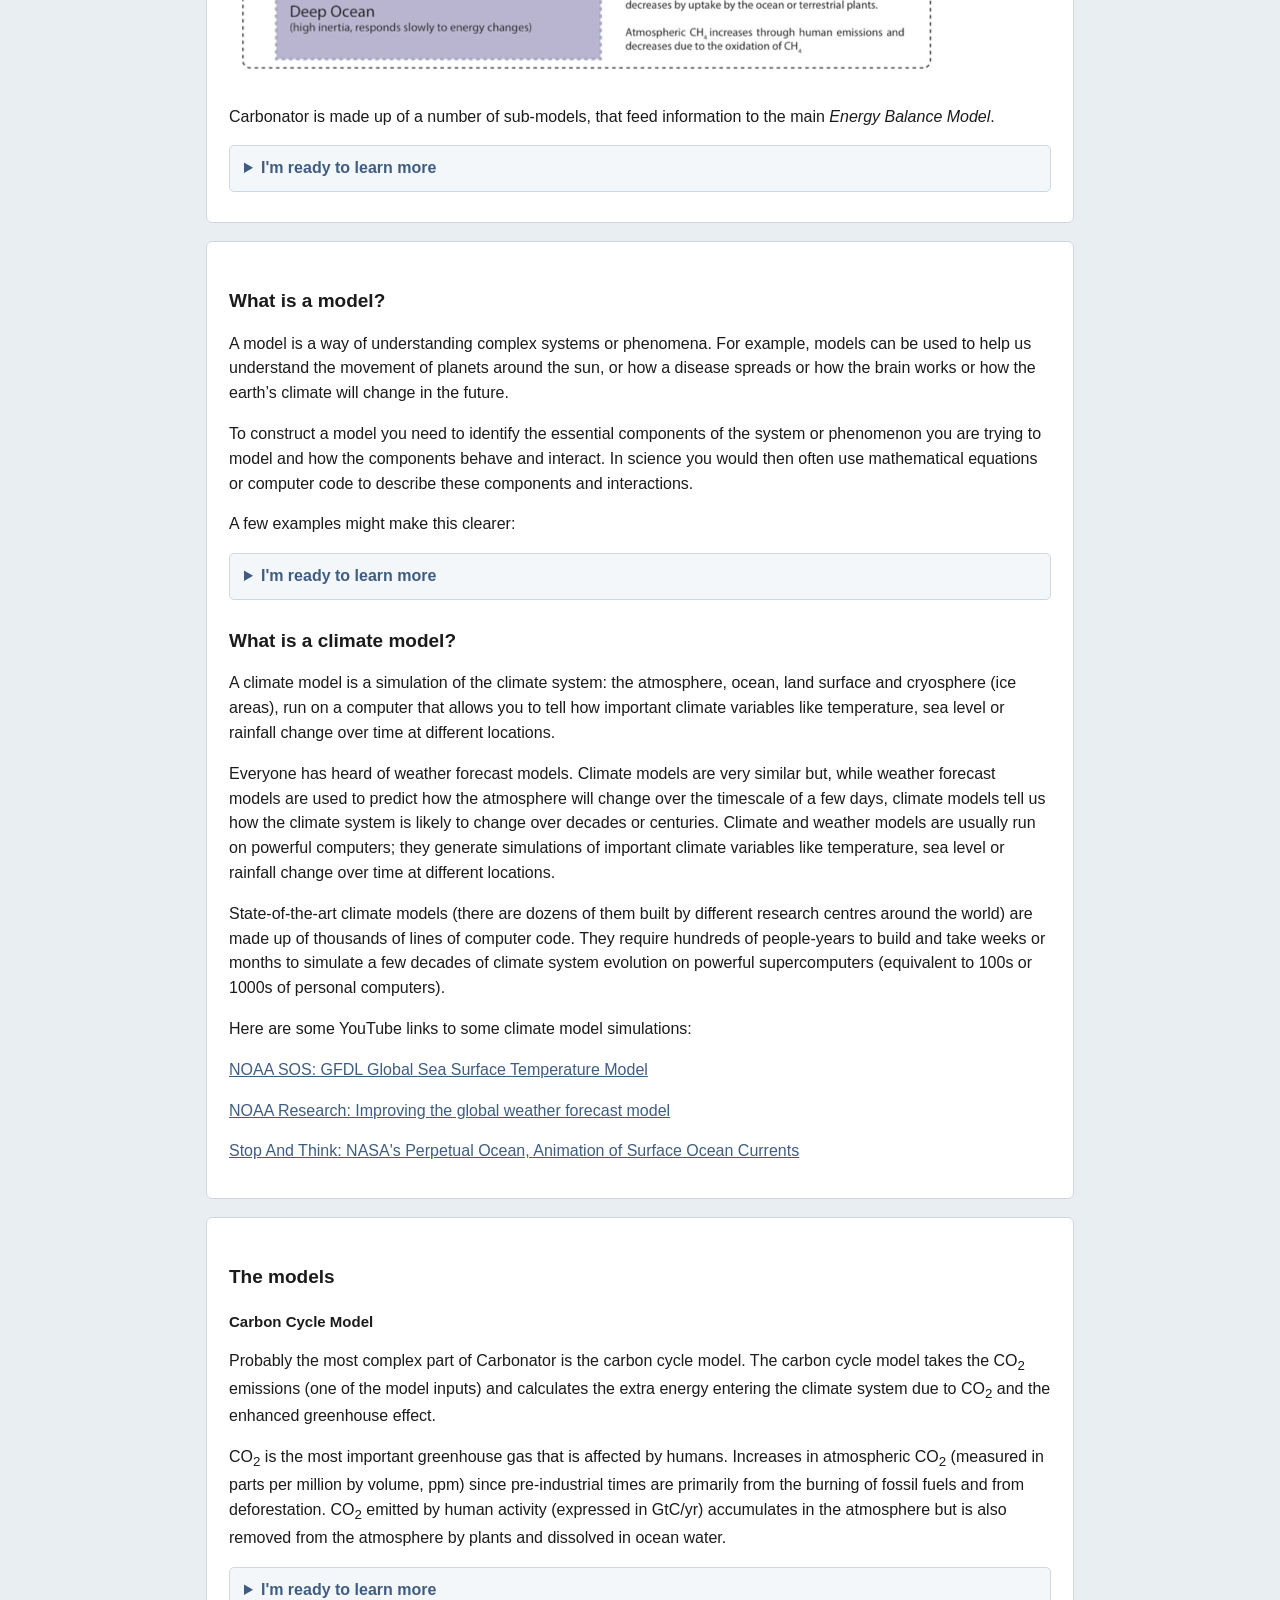
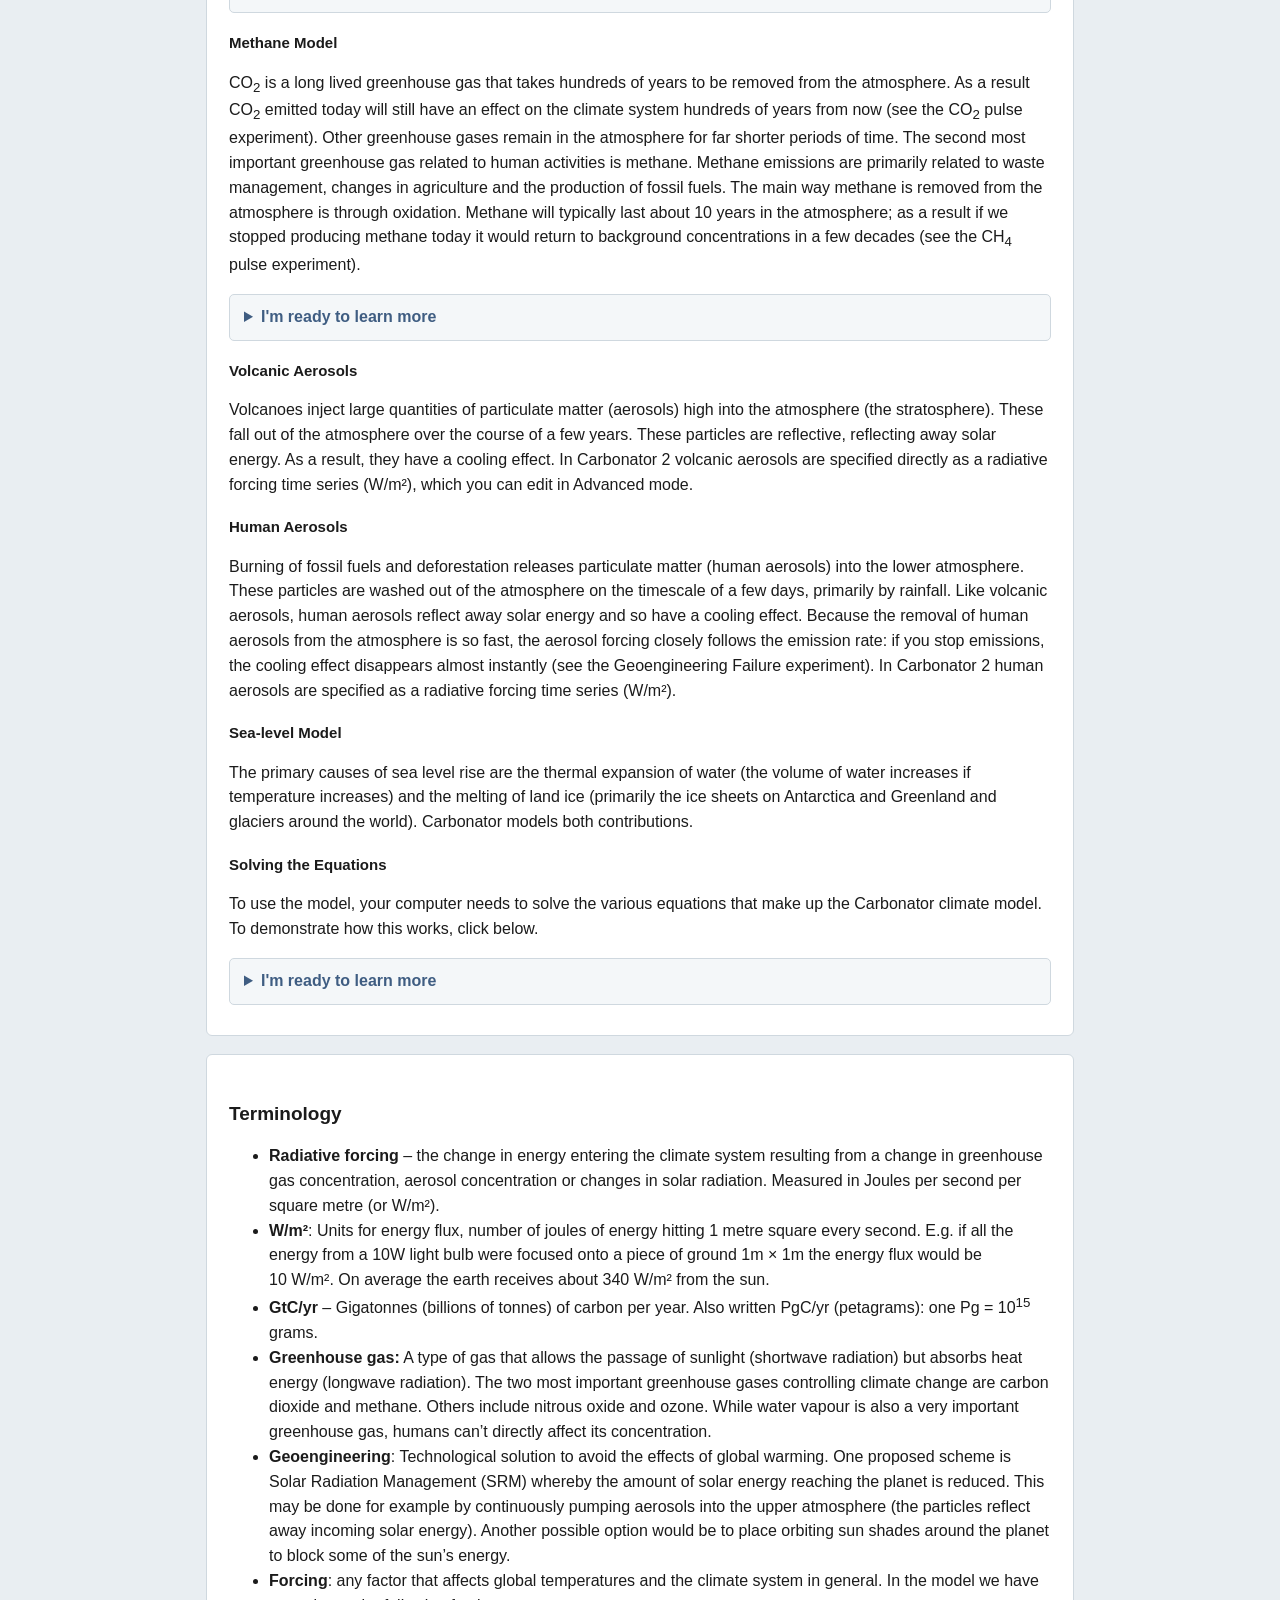
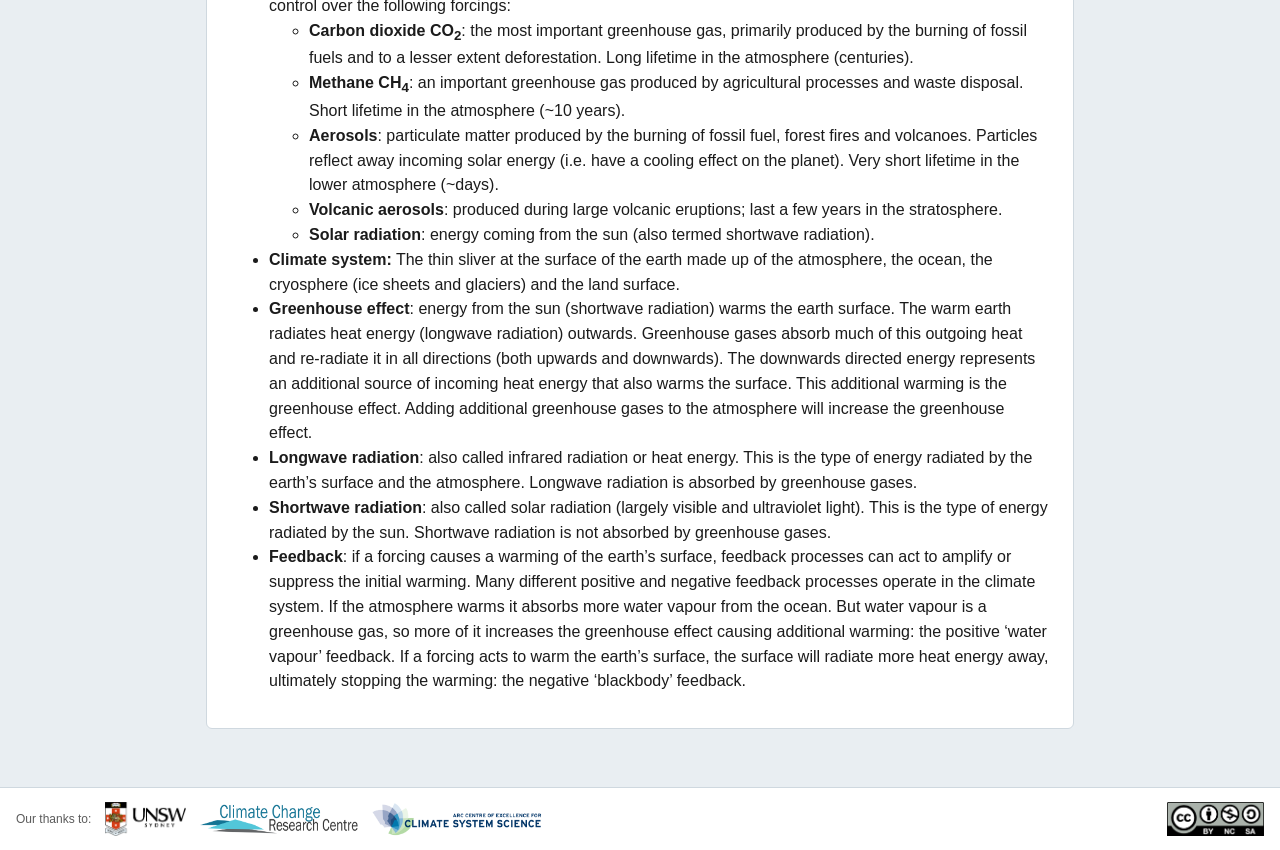
==== commit 54399d40: "UI overhaul: sidebar loader, user scenarios, compare view, floating display controls - Save inputs /" ====
--- a/explained.html
+++ b/explained.html
@@ -9,7 +9,7 @@
 <body>
   <div class="topbar">
     <div class="brand">
-      <div class="logo"><a href="index.html"><span>CARB</span><span class="onator">ONATOR</span></a></div>
+      <div class="logo"><a href="index.html"><img src="assets/img/logo_carbonator.png" alt="Carbonator" class="logo-img"></a></div>
       <div class="tag">SSP teaching tool</div>
     </div>
     <nav class="topnav">
--- a/css/site.css
+++ b/css/site.css
@@ -145,3 +145,5 @@
   color:var(--muted);
 }
 .site-footer img{ height:34px; width:auto; display:block; }
+
+.brand .logo-img{ height:26px; width:auto; display:block; }
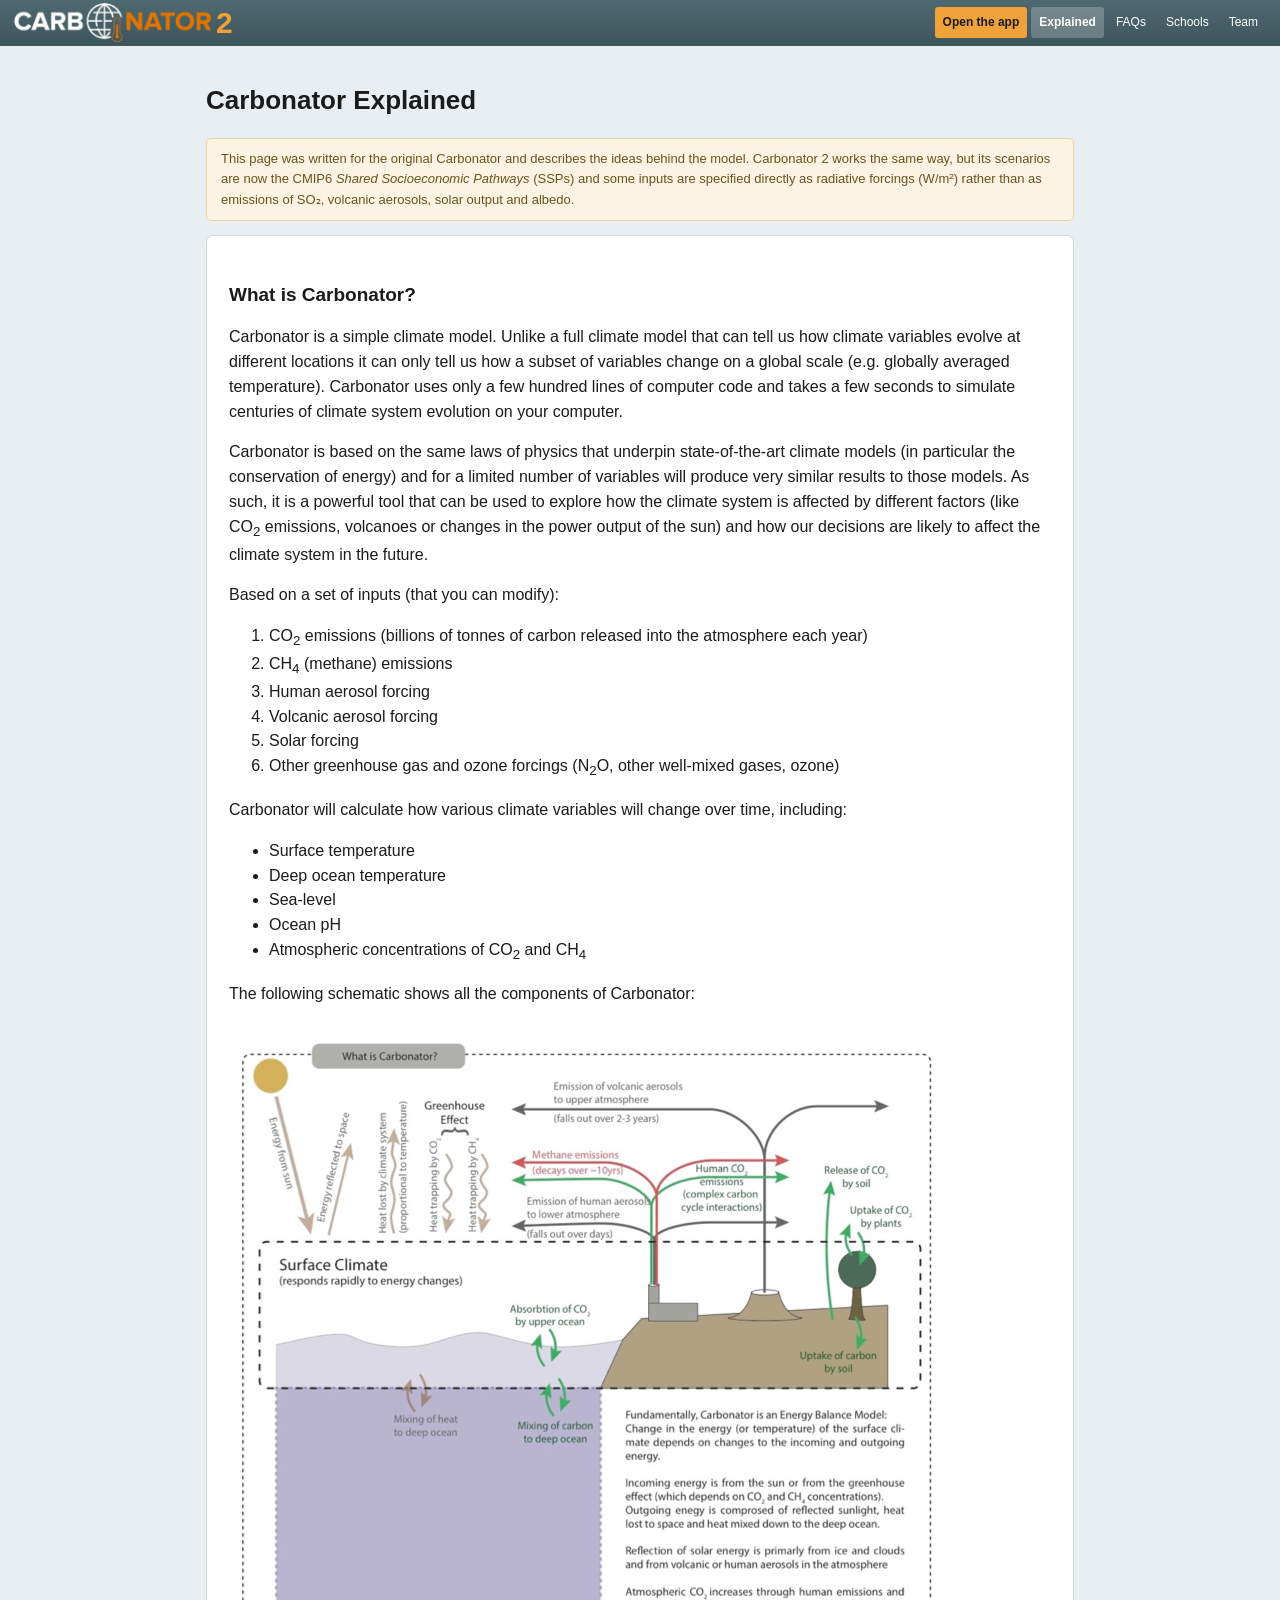
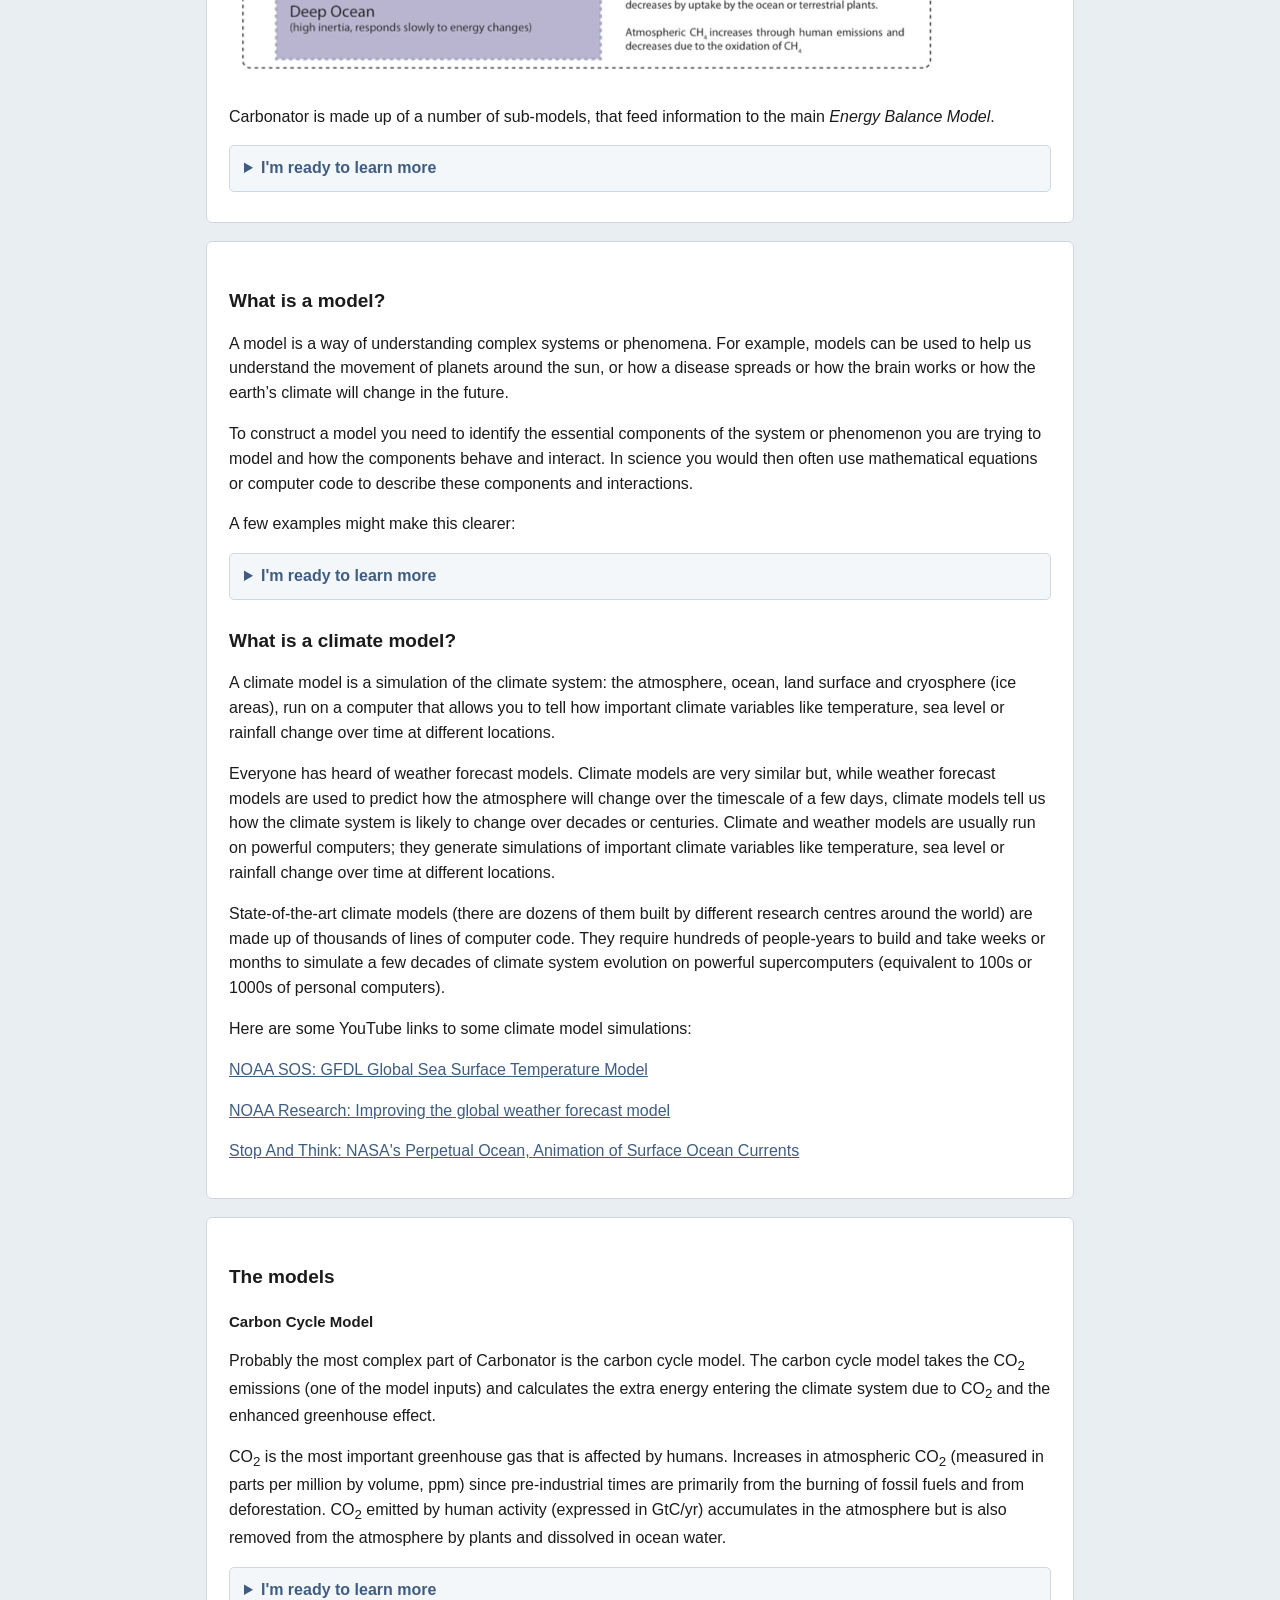
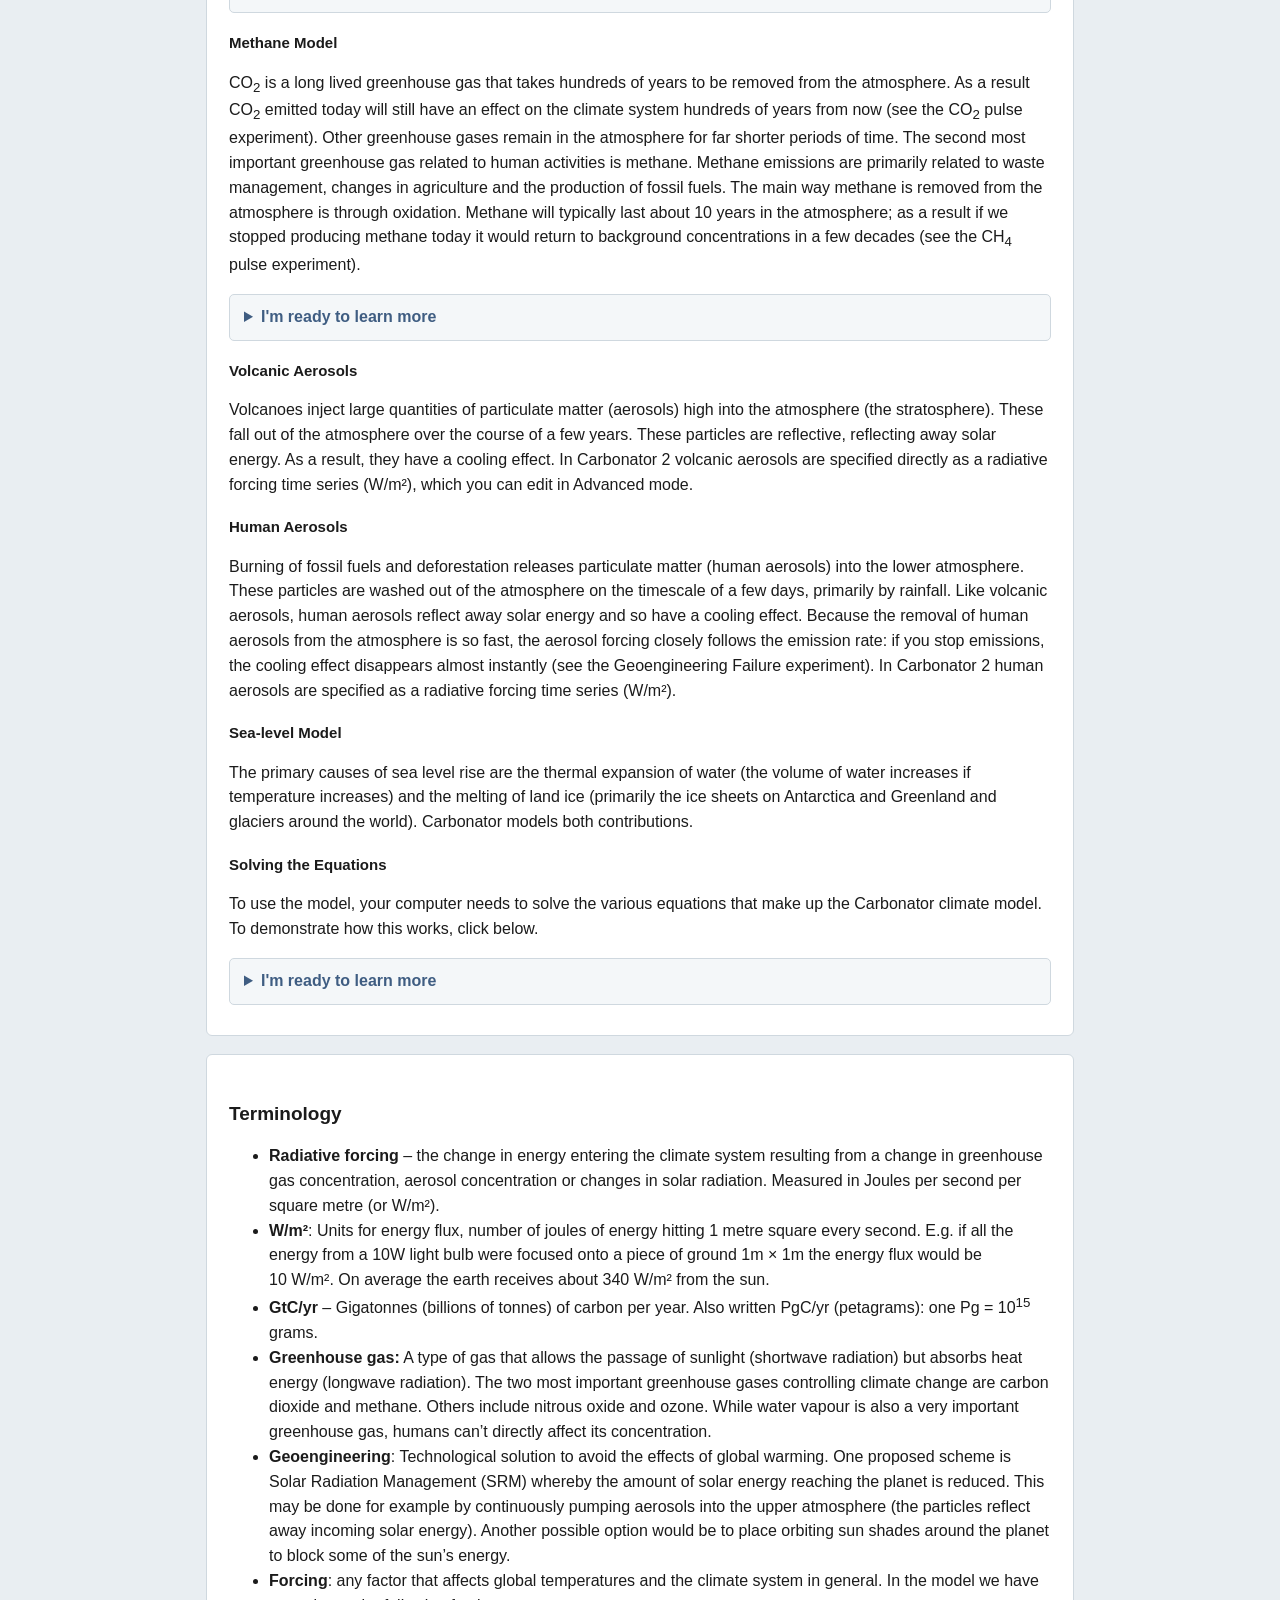
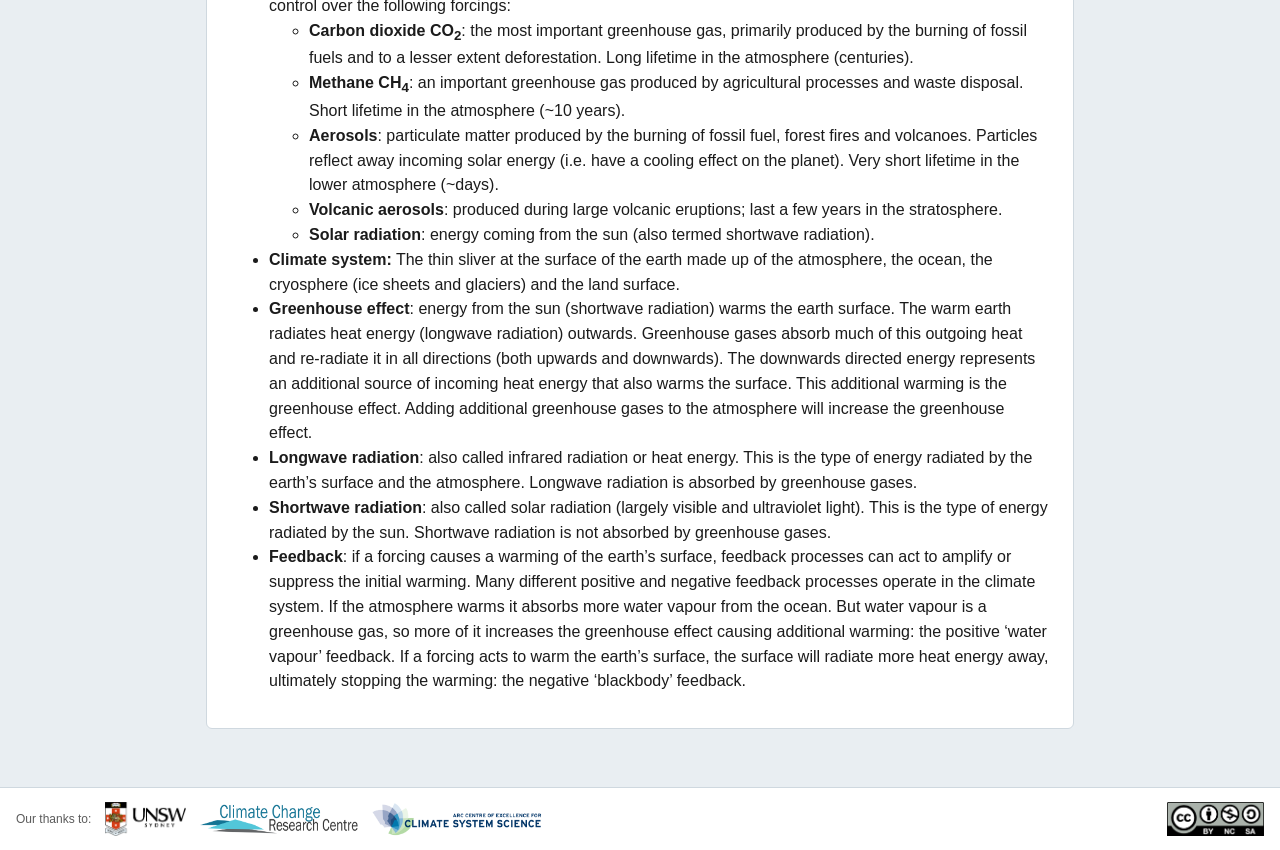
==== commit deb176d3: "Nice axis ticks, per-variable Year columns, Excel-safe CSVs, banner polish - Plot axes now snap to r" ====
--- a/explained.html
+++ b/explained.html
@@ -9,8 +9,7 @@
 <body>
   <div class="topbar">
     <div class="brand">
-      <div class="logo"><a href="index.html"><img src="assets/img/logo_carbonator.png" alt="Carbonator" class="logo-img"></a></div>
-      <div class="tag">SSP teaching tool</div>
+      <div class="logo"><a href="index.html"><img src="assets/img/logo_carbonator.png" alt="Carbonator" class="logo-img"><span class="logo-2">2</span></a></div>
     </div>
     <nav class="topnav">
       <a href="index.html" class="cta">Open the app</a>
--- a/css/site.css
+++ b/css/site.css
@@ -146,4 +146,7 @@
 }
 .site-footer img{ height:34px; width:auto; display:block; }
 
-.brand .logo-img{ height:26px; width:auto; display:block; }
+.brand .logo{ display:flex; align-items:center; gap:5px; }
+.brand .logo a{ display:flex; align-items:center; gap:5px; text-decoration:none; }
+.brand .logo-img{ height:39px; width:auto; display:block; }
+.brand .logo-2{ color:var(--accent); font-weight:800; font-size:30px; line-height:1; }
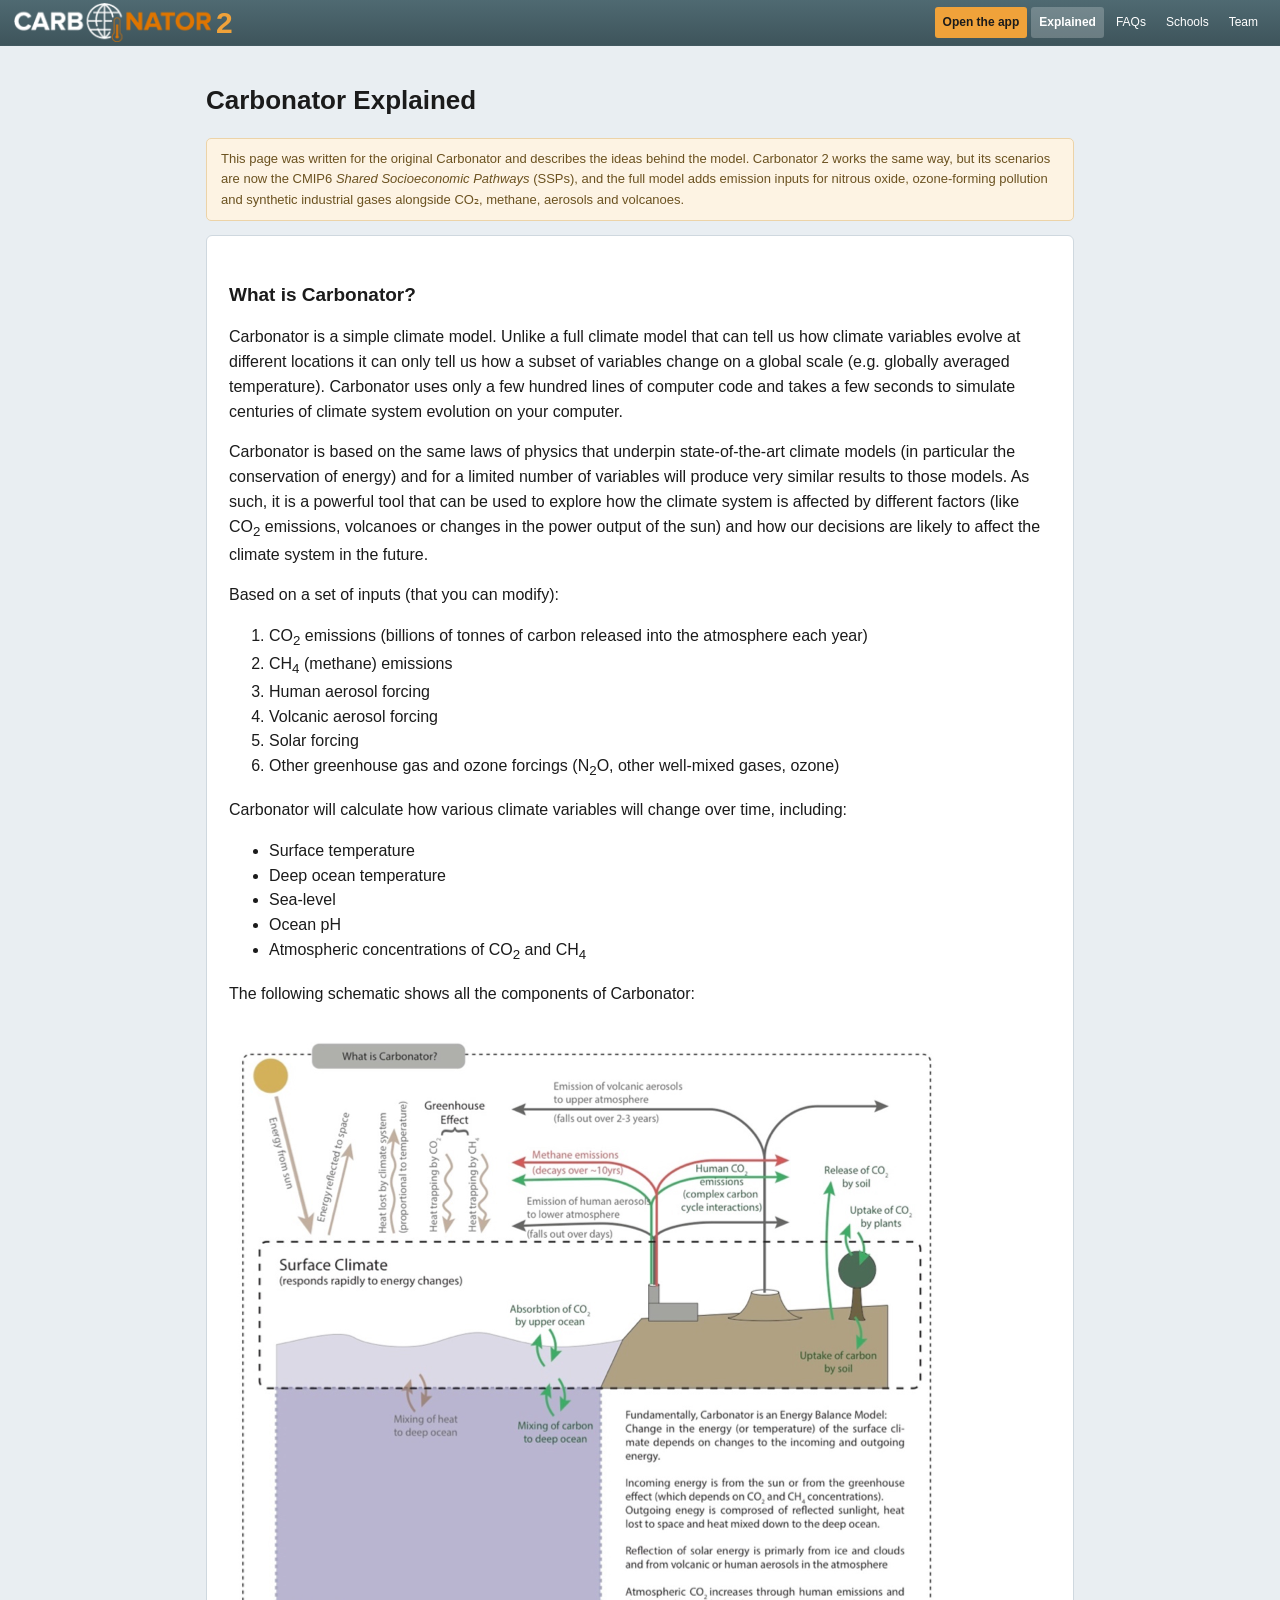
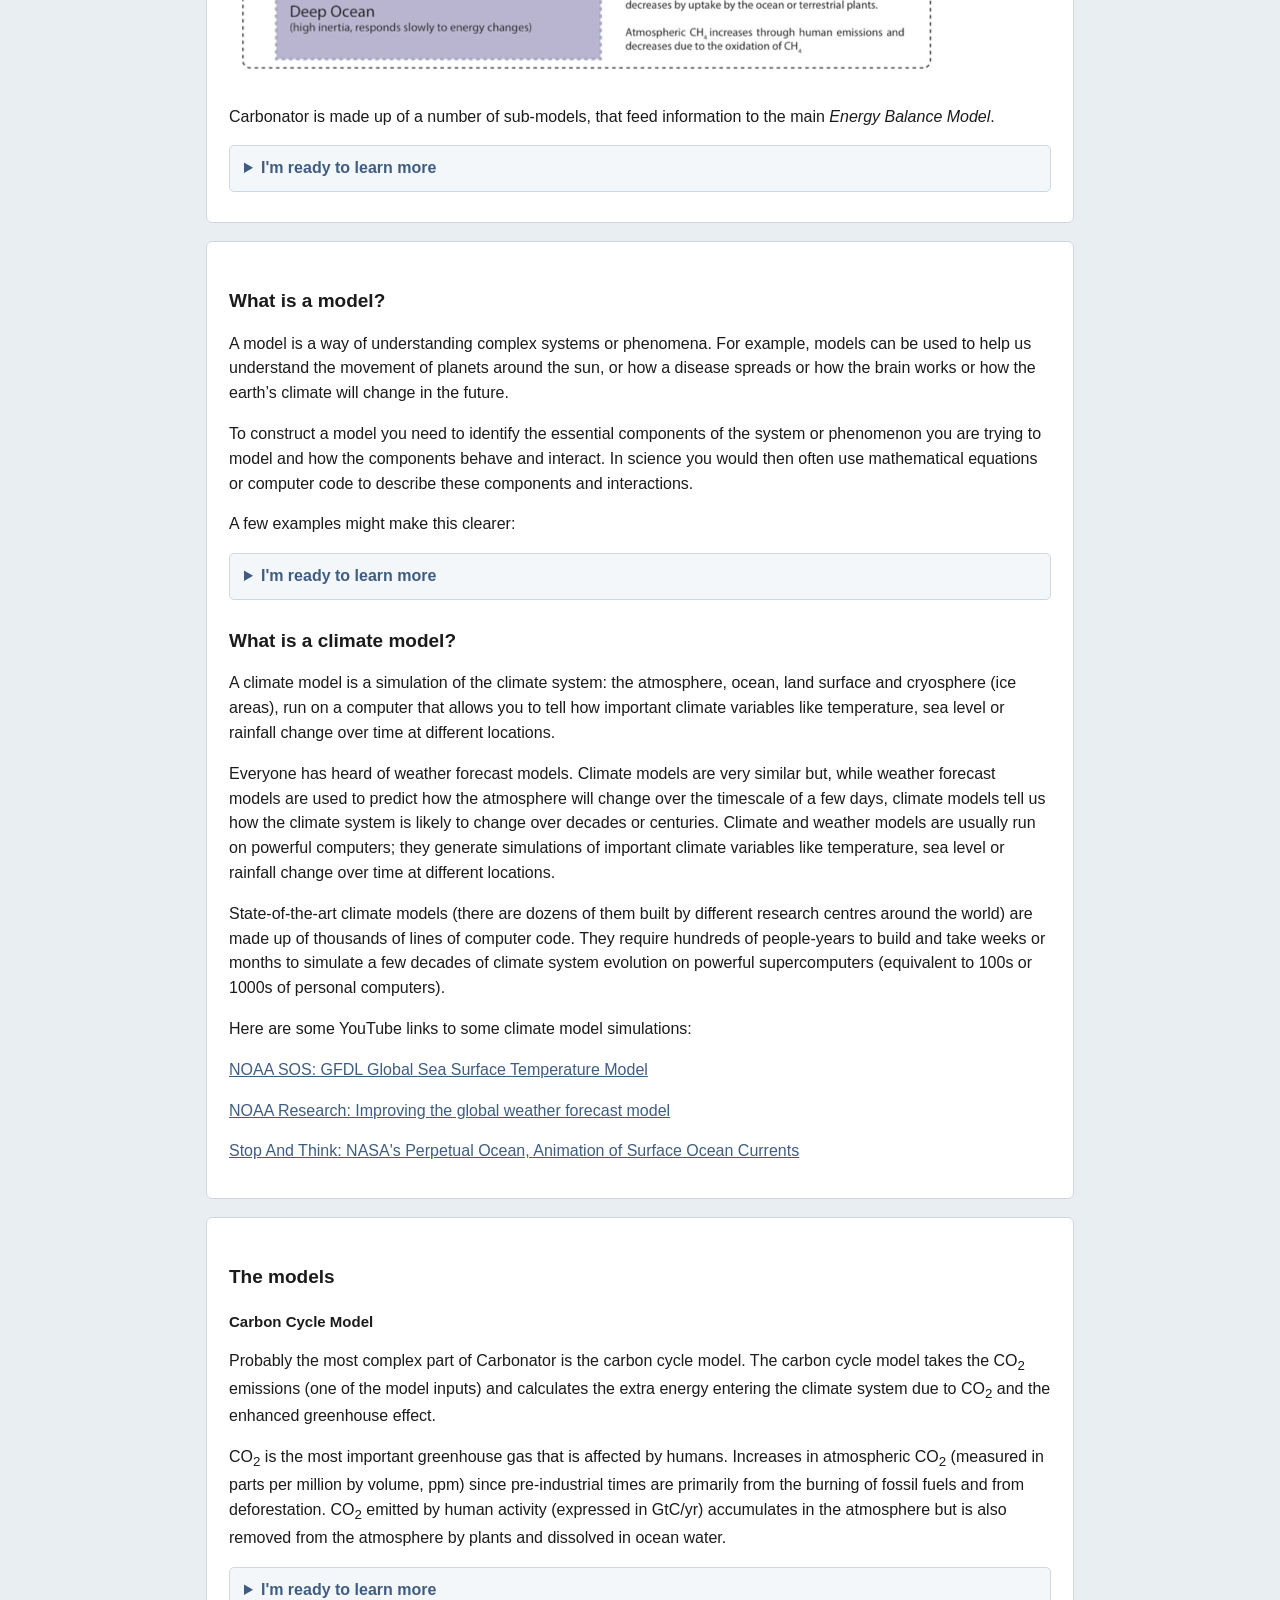
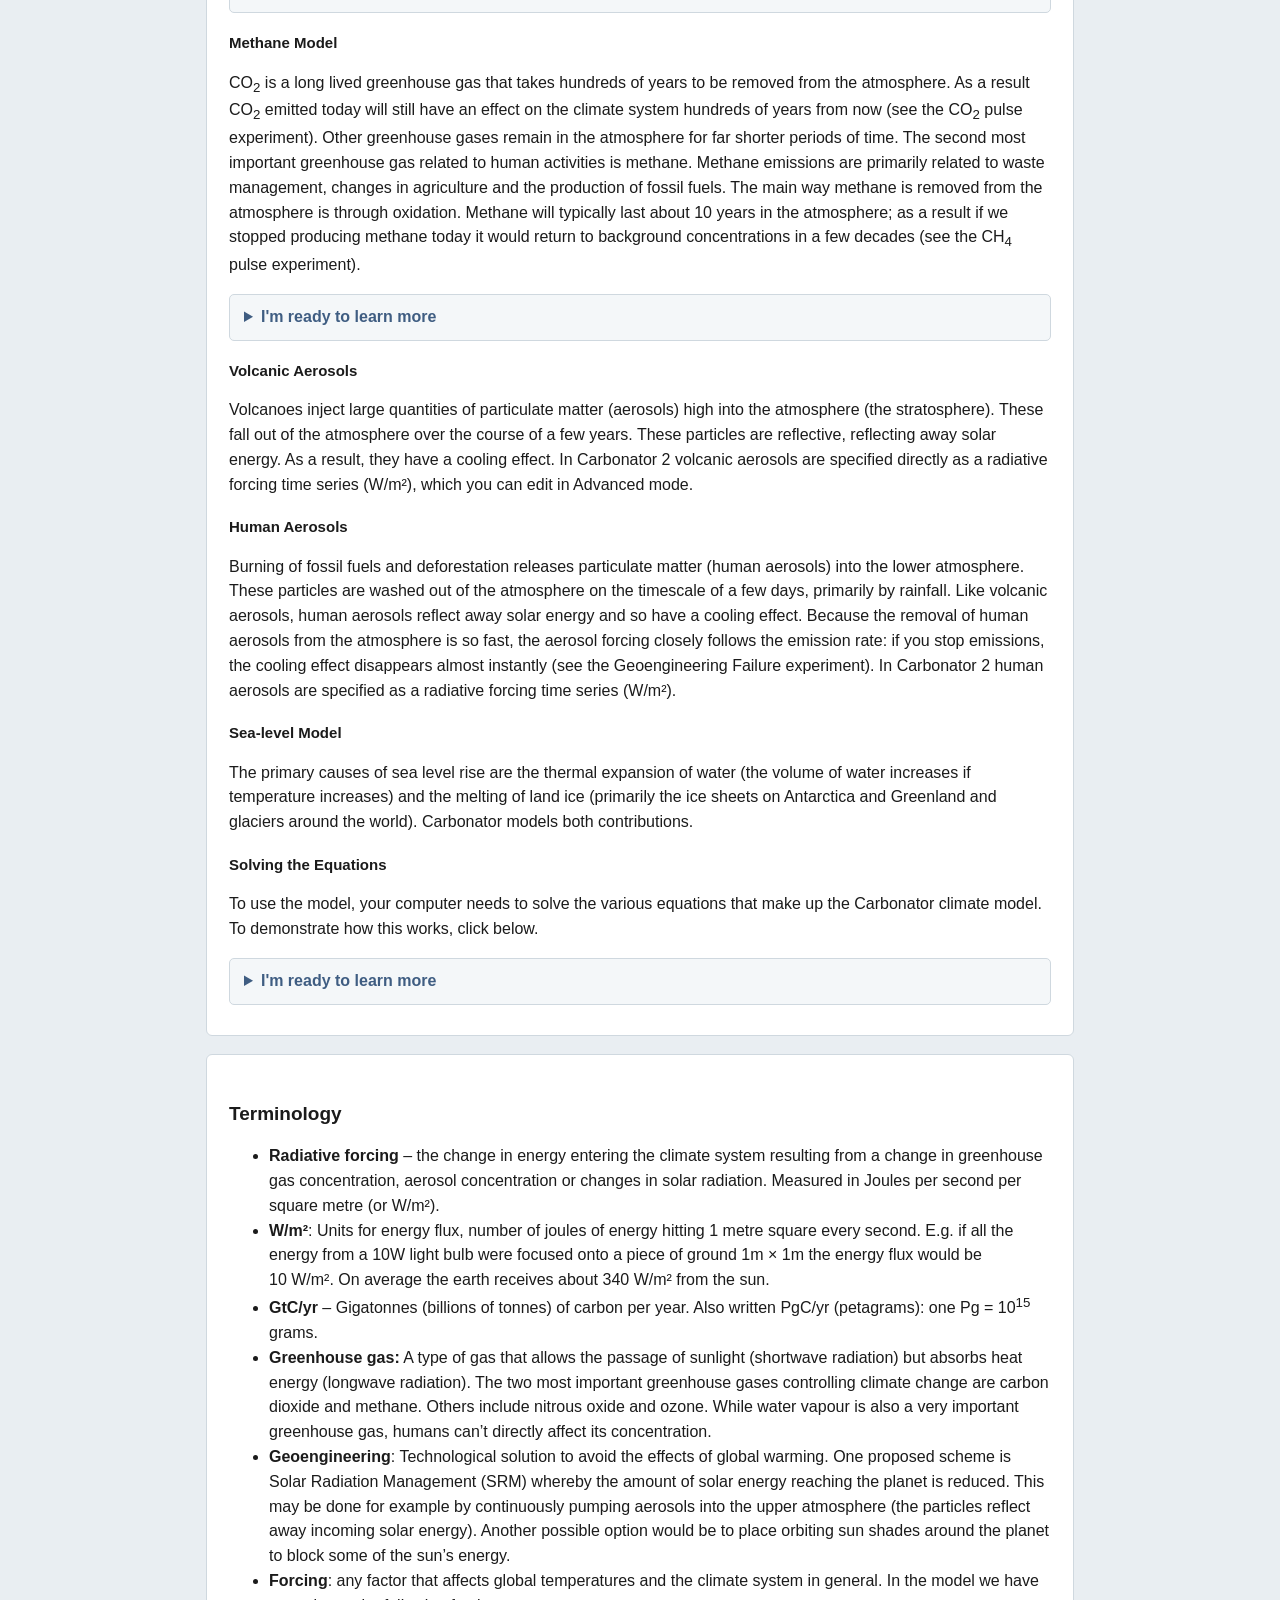
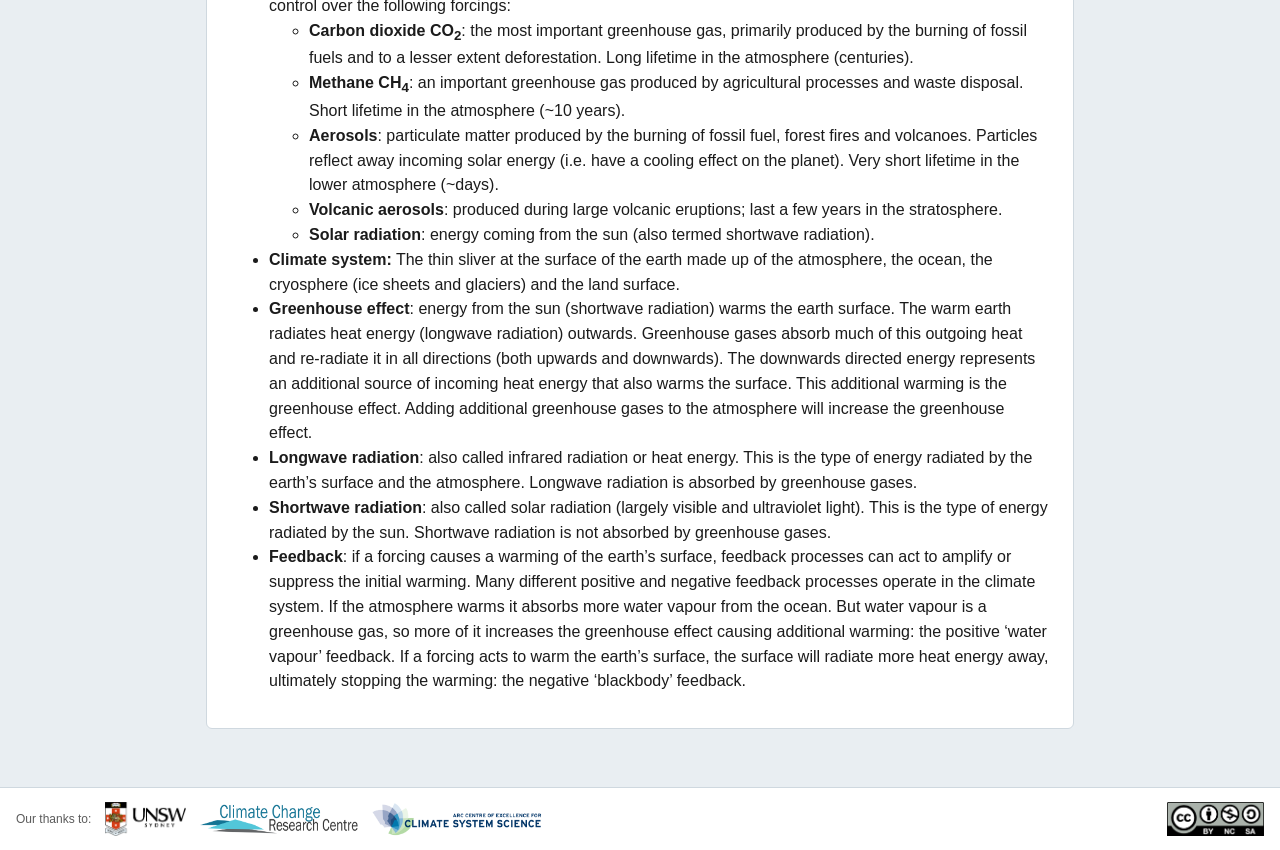
==== commit 70f65044: "Fully emission-driven model: N2O, ozone-precursor and synthetic-gas inputs The model is now emission" ====
--- a/explained.html
+++ b/explained.html
@@ -26,8 +26,8 @@
     <div class="note">
       This page was written for the original Carbonator and describes the ideas behind the model.
       Carbonator&nbsp;2 works the same way, but its scenarios are now the CMIP6 <em>Shared Socioeconomic
-      Pathways</em> (SSPs) and some inputs are specified directly as radiative forcings (W/m²) rather
-      than as emissions of SO₂, volcanic aerosols, solar output and albedo.
+      Pathways</em> (SSPs), and the full model adds emission inputs for nitrous oxide, ozone-forming
+      pollution and synthetic industrial gases alongside CO₂, methane, aerosols and volcanoes.
     </div>
 
     <div class="card">
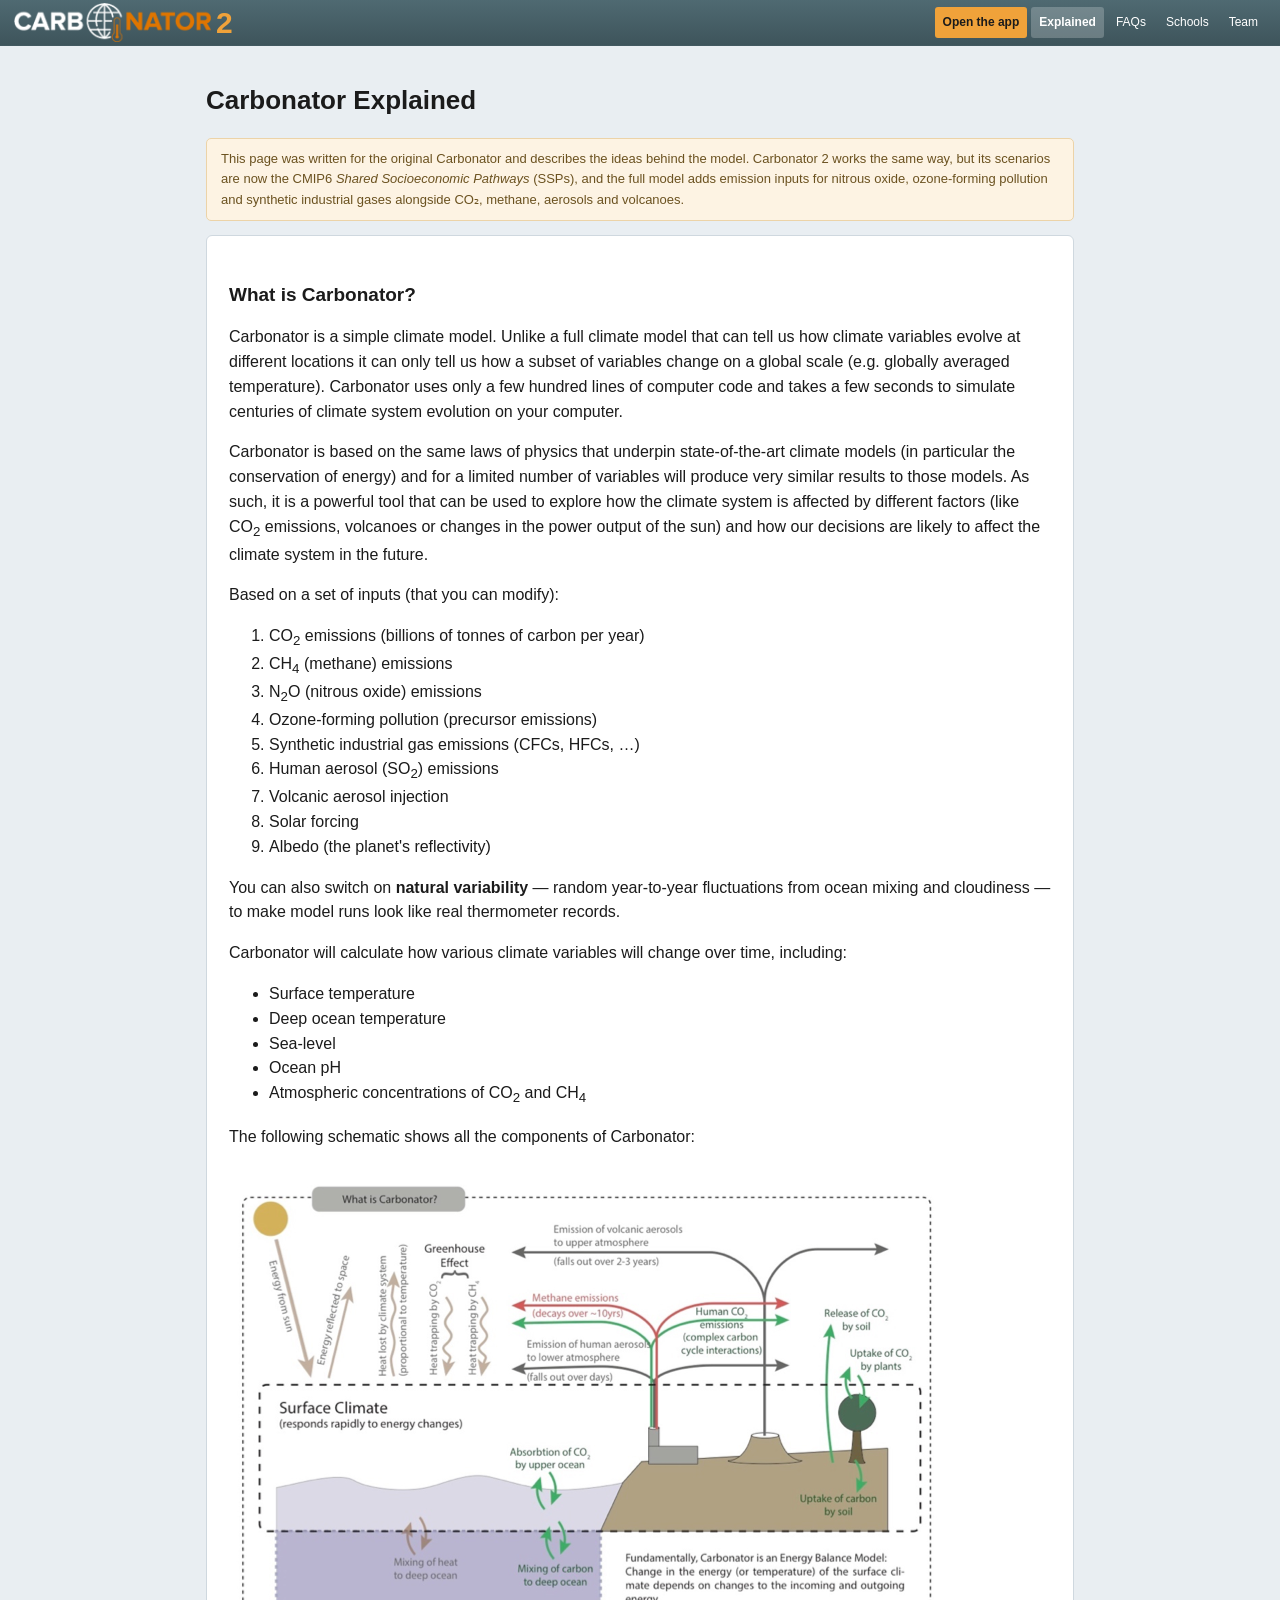
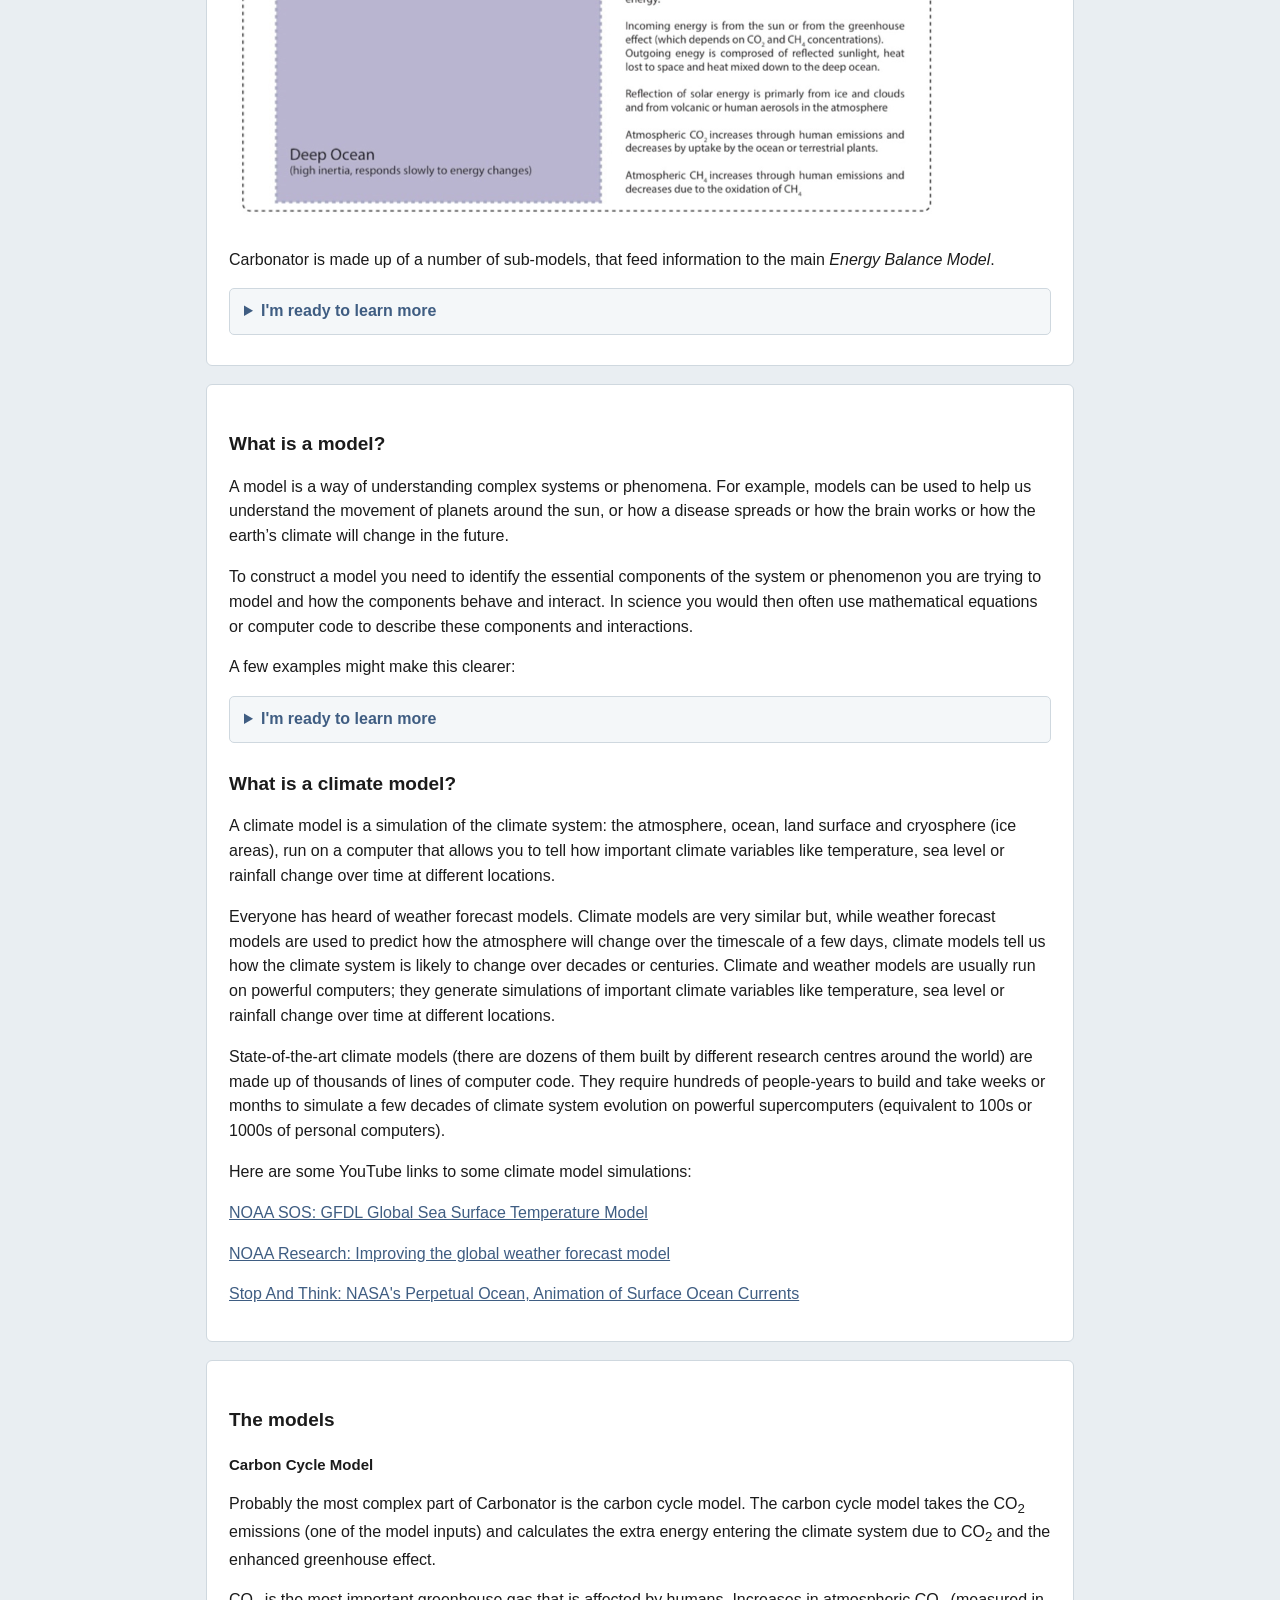
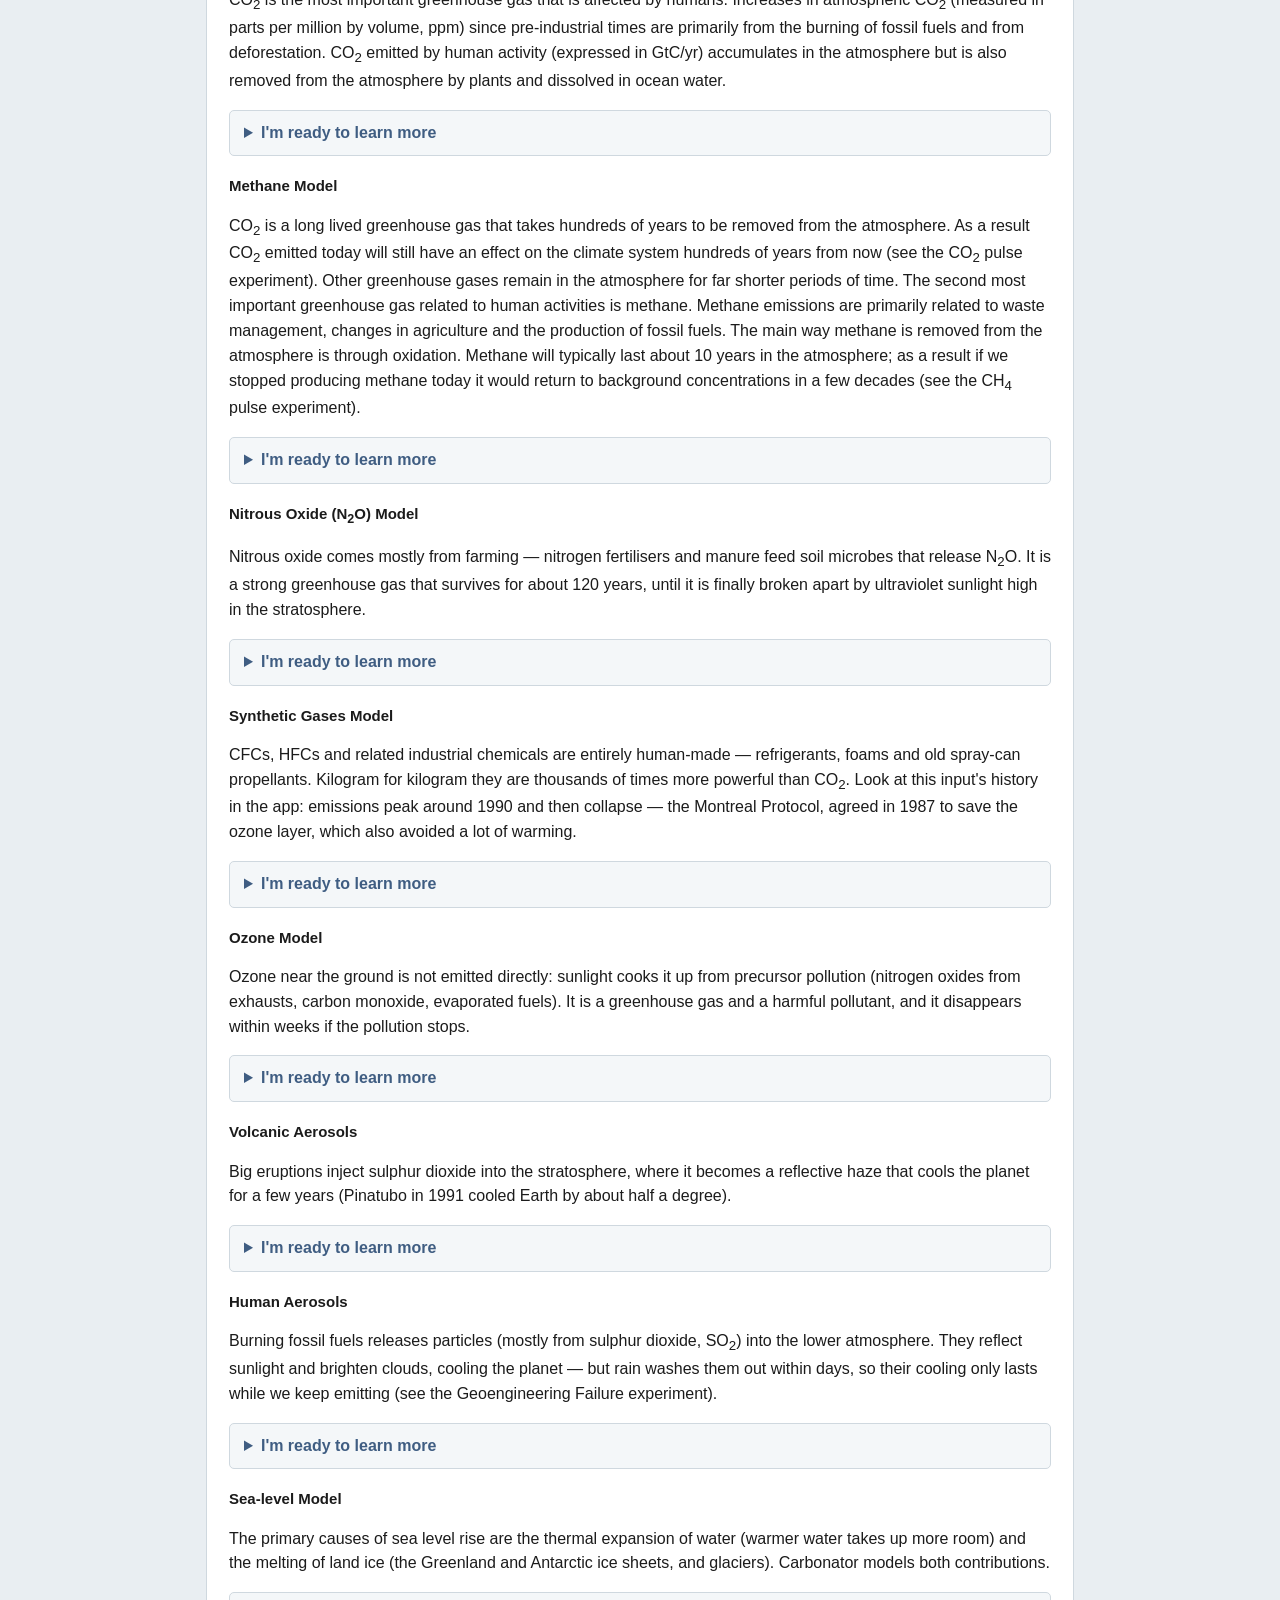
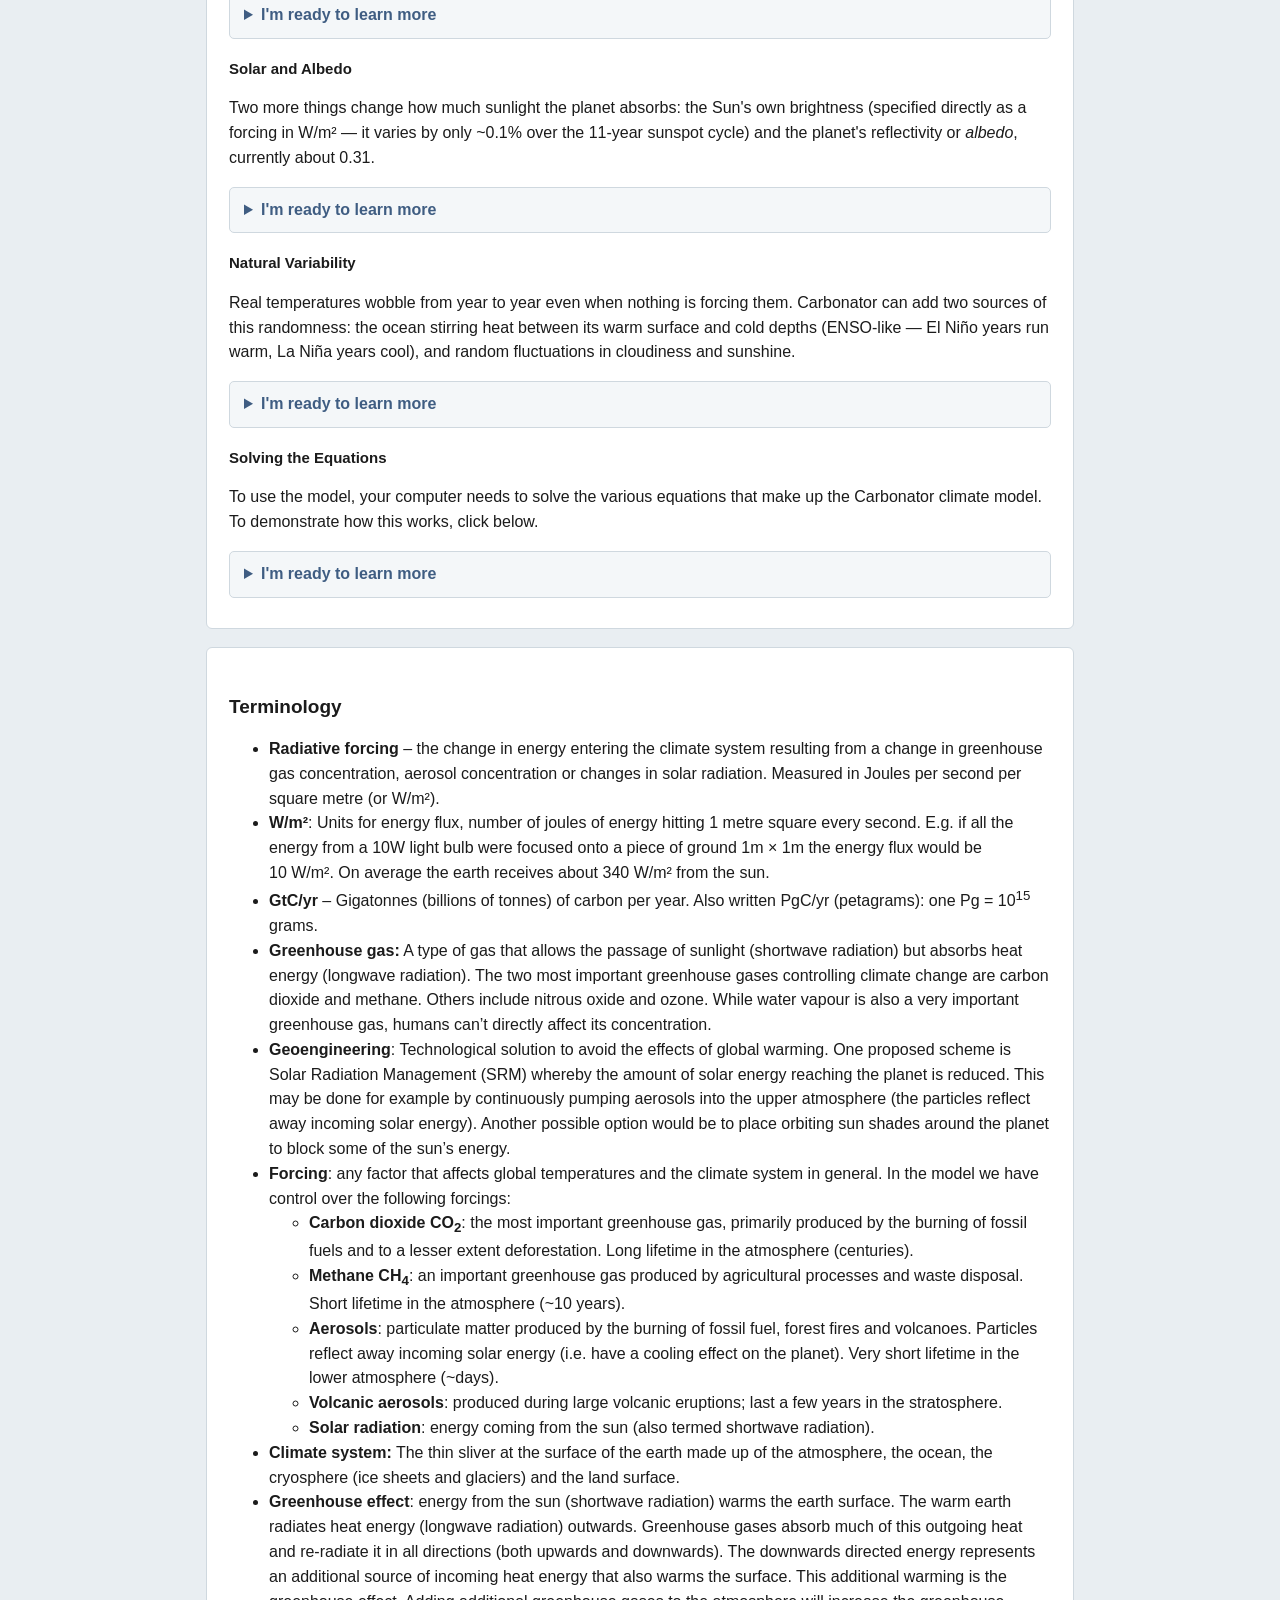
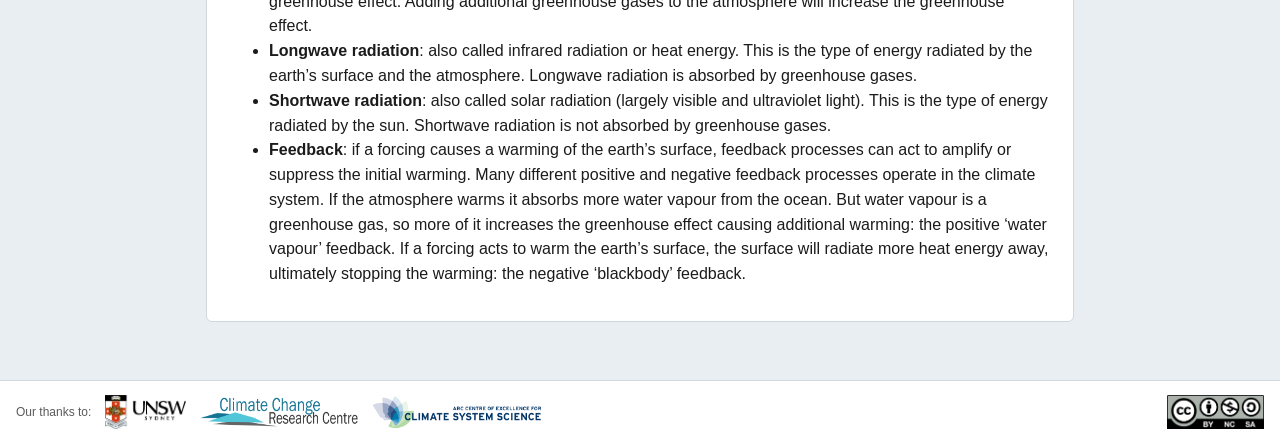
==== commit 3bda3dea: "UI polish, rendered equations, Explained update for new physics - Versions removed from the user-fac" ====
--- a/explained.html
+++ b/explained.html
@@ -36,13 +36,18 @@
       <p>Carbonator is based on the same laws of physics that underpin state-of-the-art climate models (in particular the conservation of energy) and for a limited number of variables will produce very similar results to those models. As such, it is a powerful tool that can be used to explore how the climate system is affected by different factors (like CO<sub>2</sub> emissions, volcanoes or changes in the power output of the sun) and how our decisions are likely to affect the climate system in the future.</p>
       <p>Based on a set of inputs (that you can modify):</p>
       <ol>
-        <li>CO<sub>2</sub> emissions (billions of tonnes of carbon released into the atmosphere each year)</li>
+        <li>CO<sub>2</sub> emissions (billions of tonnes of carbon per year)</li>
         <li>CH<sub>4</sub> (methane) emissions</li>
-        <li>Human aerosol forcing</li>
-        <li>Volcanic aerosol forcing</li>
+        <li>N<sub>2</sub>O (nitrous oxide) emissions</li>
+        <li>Ozone-forming pollution (precursor emissions)</li>
+        <li>Synthetic industrial gas emissions (CFCs, HFCs, …)</li>
+        <li>Human aerosol (SO<sub>2</sub>) emissions</li>
+        <li>Volcanic aerosol injection</li>
         <li>Solar forcing</li>
-        <li>Other greenhouse gas and ozone forcings (N<sub>2</sub>O, other well-mixed gases, ozone)</li>
+        <li>Albedo (the planet's reflectivity)</li>
       </ol>
+      <p>You can also switch on <b>natural variability</b> — random year-to-year fluctuations from ocean mixing and
+      cloudiness — to make model runs look like real thermometer records.</p>
       <p>Carbonator will calculate how various climate variables will change over time, including:</p>
       <ul>
         <li>Surface temperature</li>
@@ -76,27 +81,15 @@
         <h3>Box 1:</h3>
         <p>Change in energy in box 1 each second = Energy coming in each second &ndash; Energy going out each second (from the top and bottom of box 1)</p>
         <p>The energy in the box (E) [measured in Joules] is the heat capacity of the box (C) multiplied by the temperature of the box (T). Mathematically the change in energy (E) with time (t) is written as:</p>
-        <p><img src="assets/img/content/07.png" alt="dE/dt"></p>
+        <span class="eq"><span class="frac"><span>dE</span><span>dt</span></span> = E<sub>in</sub> − E<sub>out</sub></span>
         <p>But because E = C &times; T (and C is a constant, i.e. the heat capacity doesn&rsquo;t change):</p>
-        <p><img src="assets/img/content/08.png" alt="dE/dt = C dT/dt"></p>
-        <p>In other words, this says that the change of energy in box 1 (per second) equals the heat capacity of box 1 multiplied by the change in temperature in box 1 (each second).</p>
-        <p>Putting this all together:</p>
-        <p><img src="assets/img/content/09.png" alt="Energy balance equation"></p>
-        <p>From (3) above, we know that the E<sub>out</sub> [measured in Joules per second] is proportional to the temperature of box 1:</p>
-        <p><img src="assets/img/content/10.png" alt="E_out = aT"></p>
-        <p>(where <em>a</em> is a constant)</p>
-        <p>From (4) above, we know that the E<sub>out-mix</sub> [also measured in Joules per second] is proportional to the temperature difference between box 1 and box 2:</p>
-        <p><img src="assets/img/content/11.png" alt="E_mix = b(T - To)"></p>
-        <p>(where <em>b</em> is a constant)</p>
-        <p>So finally we have:</p>
-        <p><img src="assets/img/content/12.png" alt="Box 1 equation"></p>
+        <span class="eq"><span class="frac"><span>dE</span><span>dt</span></span> = C <span class="frac"><span>dT</span><span>dt</span></span></span>
+        <p>From (3) above, the energy lost to space is proportional to the temperature of box 1 (E<sub>out</sub> = aT), and from (4) the energy mixed downwards is proportional to the temperature difference between the boxes (E<sub>mix</sub> = b(T − T<sub>o</sub>)), where <em>a</em> and <em>b</em> are constants. Putting it all together:</p>
+        <span class="eq">C <span class="frac"><span>dT</span><span>dt</span></span> = E<sub>in</sub> − aT − b<span class="rm">(</span>T − T<sub>o</sub><span class="rm">)</span></span>
         <h3>Box 2:</h3>
-        <p>Change in energy in box 2 each second = Energy coming in each second (from the bottom of box 1)</p>
-        <p>The energy coming in to box 2 is obviously the same as the energy coming out of the bottom of box 1 (i.e. <em>b(T - T<sub>o</sub>)</em>).</p>
-        <p>So, following similar arguments to box 1 we end up with:</p>
-        <p><img src="assets/img/content/13.png" alt="Box 2 equation"></p>
-        <p>So we have ended up with two equations:</p>
-        <p><img src="assets/img/content/14.png" alt="Two box equations"></p>
+        <p>Change in energy in box 2 each second = Energy coming in each second (from the bottom of box 1). The energy coming in to box 2 is the same as the energy leaving the bottom of box 1, so following similar arguments:</p>
+        <span class="eq">C<sub>o</sub> <span class="frac"><span>dT<sub>o</sub></span><span>dt</span></span> = b<span class="rm">(</span>T − T<sub>o</sub><span class="rm">)</span></span>
+        <p>These two coupled equations are the heart of Carbonator (they follow Geoffroy et&nbsp;al. 2013).</p>
         <p>They tell us that if we know the energy entering the climate system (E<sub>in</sub>), which may change over time, we can calculate how the temperature of the surface climate (i.e. all the components in box 1) and the deep ocean (box 2) change with time.</p>
         <p>NB we also need to figure out the values for the various constants (C, C<sub>o</sub>, a, b). These can be calculated or figured out by looking at observations of the real world.</p>
         <h3>How do we get E<sub>in</sub>?</h3>
@@ -160,12 +153,15 @@
         <p>Carbon dioxide emissions (E<sup>co2</sup>) enter the atmosphere, increasing the total amount of atmospheric carbon (C<sup>at</sup>). This carbon leaves the atmosphere by dissolving into the upper ocean (C<sup>up</sup>) and being taken up by plants (N) by photosynthesis.</p>
         <p>The rate of transfer of carbon into the ocean is proportional to the difference between atmospheric and oceanic CO<sub>2</sub> concentration. This rate also depends on the acidity of the ocean, which changes depending on the amount of stored carbon. Carbon can leave the upper ocean by mixing into the deep ocean.</p>
         <p>The uptake of carbon by plants via photosynthesis depends on the atmospheric CO<sub>2</sub> concentration. The carbon in plants turns into soil carbon over long timescales as vegetation decays. Some of the carbon in the soil eventually gets back into the atmosphere via its breakdown by bacteria.</p>
-        <p>These interactions are written down mathematically below:</p>
-        <p><img src="assets/img/content/16.png" alt="Carbon cycle equations"></p>
-        <p>where C<sup>at</sup>, C<sup>up</sup>, C<sup>lo</sup>, N and S are the inventories of carbon dioxide (GtC) in the atmosphere, upper ocean and deep ocean, terrestrial vegetation and soil, respectively, P is net primary production by terrestrial plants (GtC/yr) and E is the human emissions of CO<sub>2</sub> (GtC/yr).</p>
-        <p>If we specify emissions of CO<sub>2</sub>, these equations can tell us how the atmospheric concentration of CO<sub>2</sub> changes over time. CO<sub>2</sub> is a greenhouse gas which acts to trap heat emitted from the surface of the planet. More CO<sub>2</sub> means that a greater amount of heat is trapped and the more energy is retained by the surface climate. This can be expressed mathematically as:</p>
-        <p><img src="assets/img/content/17.png" alt="CO2 forcing equation"></p>
-        <p>Where C<sub>o</sub><sup>CO2</sup> is the natural atmospheric concentration before humans started emitting CO<sub>2</sub> into the atmosphere.</p>
+        <p>These interactions are written down mathematically below (the flux of carbon into the ocean is
+        F<sub>ao</sub> = k<sub>a</sub><span style="font-style:normal;">(</span>C<sup>at</sup> − A·B·C<sup>up</sup><span style="font-style:normal;">)</span>, where B represents the ocean's carbonate chemistry):</p>
+        <span class="eq"><span class="frac"><span>dC<sup>at</sup></span><span>dt</span></span> = E − F<sub>ao</sub> + (1−ε) m N + δ S − P</span>
+        <span class="eq"><span class="frac"><span>dC<sup>up</sup></span><span>dt</span></span> = F<sub>ao</sub> − k<sub>d</sub><span class="rm">(</span>C<sup>up</sup> − C<sup>lo</sup>/d<span class="rm">)</span> &emsp; <span class="frac"><span>dC<sup>lo</sup></span><span>dt</span></span> = k<sub>d</sub><span class="rm">(</span>C<sup>up</sup> − C<sup>lo</sup>/d<span class="rm">)</span></span>
+        <span class="eq"><span class="frac"><span>dN</span><span>dt</span></span> = P − m N &emsp; <span class="frac"><span>dS</span><span>dt</span></span> = ε m N − δ S &emsp; P = P<sub>0</sub><span class="rm">[</span>1 + a<sub>2</sub>(C<sup>at</sup> − C<sup>at</sup><sub>0</sub>)<span class="rm">]</span></span>
+        <p>where C<sup>at</sup>, C<sup>up</sup>, C<sup>lo</sup>, N and S are the inventories of carbon (GtC) in the atmosphere, upper ocean, deep ocean, vegetation and soil, P is photosynthesis by plants (GtC/yr) and E is human CO<sub>2</sub> emissions (GtC/yr).</p>
+        <p>If we specify emissions of CO<sub>2</sub>, these equations tell us how the atmospheric concentration changes over time. More CO<sub>2</sub> traps more heat:</p>
+        <span class="eq">F<sub>CO₂</sub> = 5.35 <span class="rm">ln(</span>C<sup>at</sup> / C<sup>at</sup><sub>0</sub><span class="rm">)</span> &ensp; <span class="rm">W/m²</span></span>
+        <p>Where C<sup>at</sup><sub>0</sub> is the natural concentration before humans started emitting CO<sub>2</sub>.</p>
         <p>This relationship is logarithmic. This means that CO<sub>2</sub> traps less heat as CO<sub>2</sub> concentrations increase.</p>
         <h3>References</h3>
         <ul>
@@ -177,58 +173,149 @@
       <p>CO<sub>2</sub> is a long lived greenhouse gas that takes hundreds of years to be removed from the atmosphere. As a result CO<sub>2</sub> emitted today will still have an effect on the climate system hundreds of years from now (see the CO<sub>2</sub> pulse experiment). Other greenhouse gases remain in the atmosphere for far shorter periods of time. The second most important greenhouse gas related to human activities is methane. Methane emissions are primarily related to waste management, changes in agriculture and the production of fossil fuels. The main way methane is removed from the atmosphere is through oxidation. Methane will typically last about 10 years in the atmosphere; as a result if we stopped producing methane today it would return to background concentrations in a few decades (see the CH<sub>4</sub> pulse experiment).</p>
       <details>
         <summary>I'm ready to learn more</summary>
-        <p>Methane is modelled using a single box that represents the atmospheric store of methane. Methane emissions (E<sup>CH4</sup>) increase the methane concentration (C<sup>CH4</sup>) and the concentration decreases due to oxidation (in fact the rate of decay (&tau;<sup>CH4</sup>) is not exactly exponential as it depends on the amount of methane in the atmosphere). The equation describing methane concentration in Carbonator is:</p>
-        <p><img src="assets/img/content/18.png" alt="Methane equation"></p>
-        <p>If we specify emissions of CH<sub>4</sub>, this equation can tell us how CH<sub>4</sub> concentrations change in the atmosphere over time. CH<sub>4</sub> is a greenhouse gas which acts to trap heat emitted from the surface of the planet. More CH<sub>4</sub> means that a greater amount of heat is trapped and the more energy is retained by the surface climate. This can be expressed mathematically as:</p>
-        <p><img src="assets/img/content/19.png" alt="Methane forcing equation"></p>
-        <p>Where C<sub>o</sub><sup>CH4</sup> is the natural atmospheric concentration before humans started emitting CH<sub>4</sub> into the atmosphere.</p>
-        <p>As with CO<sub>2</sub>, this relationship is logarithmic. This means that CH<sub>4</sub> has a diminishing effect on the additional energy as CH<sub>4</sub> concentrations increase.</p>
+        <p>Methane is modelled using a single box that represents the atmospheric store of methane. Emissions (E) increase the concentration (C), and oxidation removes it with a lifetime &tau; of roughly a decade (in Carbonator &tau; itself depends slightly on how much methane there is):</p>
+        <span class="eq"><span class="frac"><span>dC</span><span>dt</span></span> = <span class="frac"><span>E</span><span>k</span></span> − <span class="frac"><span>C</span><span>τ(C)</span></span></span>
+        <p>(k just converts emissions in Tg per year into concentration units, ppb.) More CH<sub>4</sub> traps more heat, with a square-root rather than logarithmic dependence:</p>
+        <span class="eq">F<sub>CH₄</sub> = 0.036 <span class="rm">(</span>√C − √C<sub>0</sub><span class="rm">)</span> &ensp; <span class="rm">W/m²</span></span>
+        <p>Where C<sub>0</sub> is the natural concentration before human emissions began. As with CO<sub>2</sub>, each extra tonne has a diminishing effect as concentrations rise — and because &tau; is only about 12 years, concentrations respond within decades of any change in emissions (compare the CH<sub>4</sub> and CO<sub>2</sub> pulse experiments).</p>
         <h3>References</h3>
         <ul>
           <li>Boucher, Olivier, Pierre Friedlingstein, Bill Collins, and Keith P. Shine. &ldquo;The Indirect Global Warming Potential and Global Temperature Change Potential Due to Methane Oxidation.&rdquo; Environmental Research Letters 4, no. 4 (2009): 044007. <a href="https://doi.org/10.1088/1748-9326/4/4/044007" target="_blank" rel="noopener">https://doi.org/10.1088/1748-9326/4/4/044007</a>.</li>
         </ul>
       </details>
 
+      <h3>Nitrous Oxide (N<sub>2</sub>O) Model</h3>
+      <p>Nitrous oxide comes mostly from farming — nitrogen fertilisers and manure feed soil microbes that release
+      N<sub>2</sub>O. It is a strong greenhouse gas that survives for about 120 years, until it is finally broken
+      apart by ultraviolet sunlight high in the stratosphere.</p>
+      <details>
+        <summary>I'm ready to learn more</summary>
+        <p>N<sub>2</sub>O uses exactly the same single-box idea as methane, just with a much longer (and constant)
+        lifetime &tau; ≈ 120 years:</p>
+        <span class="eq"><span class="frac"><span>dC</span><span>dt</span></span> = <span class="frac"><span>E</span><span>k</span></span> − <span class="frac"><span>C</span><span>τ</span></span></span>
+        <p>and a square-root forcing law like methane's:</p>
+        <span class="eq">F<sub>N₂O</sub> = 0.12 <span class="rm">(</span>√C − √C<sub>0</sub><span class="rm">)</span> &ensp; <span class="rm">W/m²</span></span>
+        <p>with C in ppb and C<sub>0</sub> = 270 ppb the pre-industrial concentration. The long lifetime means
+        N<sub>2</sub>O behaves in between methane (12 years) and CO<sub>2</sub> (centuries): emissions we release
+        today will still be warming the planet at the end of the century.</p>
+      </details>
+
+      <h3>Synthetic Gases Model</h3>
+      <p>CFCs, HFCs and related industrial chemicals are entirely human-made — refrigerants, foams and old spray-can
+      propellants. Kilogram for kilogram they are thousands of times more powerful than CO<sub>2</sub>. Look at this
+      input's history in the app: emissions peak around 1990 and then collapse — the Montreal Protocol, agreed in
+      1987 to save the ozone layer, which also avoided a lot of warming.</p>
+      <details>
+        <summary>I'm ready to learn more</summary>
+        <p>Dozens of individual gases with different lifetimes are bundled into <em>one equivalent gas</em>, measured
+        in CFC-12-equivalent units, with a single effective lifetime &tau; ≈ 100 years:</p>
+        <span class="eq"><span class="frac"><span>dC</span><span>dt</span></span> = <span class="frac"><span>E</span><span>k</span></span> − <span class="frac"><span>C</span><span>τ</span></span></span>
+        <p>Because these gases absorb in an "atmospheric window" where little else absorbs, their forcing does not
+        saturate — it is simply proportional to the concentration (in ppb-equivalent):</p>
+        <span class="eq">F<sub>syn</sub> = 0.32 &middot; C &ensp; <span class="rm">W/m²</span></span>
+        <p>That linearity is why a tiny concentration — parts per <em>trillion</em> — can matter for climate.</p>
+      </details>
+
+      <h3>Ozone Model</h3>
+      <p>Ozone near the ground is not emitted directly: sunlight cooks it up from precursor pollution (nitrogen
+      oxides from exhausts, carbon monoxide, evaporated fuels). It is a greenhouse gas and a harmful pollutant, and
+      it disappears within weeks if the pollution stops.</p>
+      <details>
+        <summary>I'm ready to learn more</summary>
+        <p>Because the precursors and the ozone they make are so short-lived, no reservoir is needed — the forcing
+        simply tracks the precursor emission rate E (an index in ~Tg per year), exactly like human aerosols but with
+        the opposite sign:</p>
+        <span class="eq">F<sub>O₃</sub> = 0.004 &middot; E &ensp; <span class="rm">W/m²</span></span>
+      </details>
+
       <h3>Volcanic Aerosols</h3>
-      <p>Volcanoes inject large quantities of particulate matter (aerosols) high into the atmosphere (the stratosphere). These fall out of the atmosphere over the course of a few years. These particles are reflective, reflecting away solar energy. As a result, they have a cooling effect. In Carbonator&nbsp;2 volcanic aerosols are specified directly as a radiative forcing time series (W/m²), which you can edit in Advanced mode.</p>
+      <p>Big eruptions inject sulphur dioxide into the stratosphere, where it becomes a reflective haze that cools the planet for a few years (Pinatubo in 1991 cooled Earth by about half a degree).</p>
+      <details>
+        <summary>I'm ready to learn more</summary>
+        <p>The input is the amount of haze injected each year, E (measured as optical depth per year). The
+        stratospheric haze A builds up with injections and settles out with a lifetime &tau; ≈ 1.2 years, and the
+        cooling is proportional to how much haze is present:</p>
+        <span class="eq"><span class="frac"><span>dA</span><span>dt</span></span> = E − <span class="frac"><span>A</span><span>τ</span></span> &emsp; F<sub>volc</sub> = −20 &middot; A &ensp; <span class="rm">W/m²</span></span>
+        <p>Try the Mega Volcano experiment and note how quickly the climate recovers compared with a CO<sub>2</sub>
+        pulse — the haze is gone in a few years, and the ocean's memory of the cooling fades over decades.</p>
+      </details>
 
       <h3>Human Aerosols</h3>
-      <p>Burning of fossil fuels and deforestation releases particulate matter (human aerosols) into the lower atmosphere. These particles are washed out of the atmosphere on the timescale of a few days, primarily by rainfall. Like volcanic aerosols, human aerosols reflect away solar energy and so have a cooling effect. Because the removal of human aerosols from the atmosphere is so fast, the aerosol forcing closely follows the emission rate: if you stop emissions, the cooling effect disappears almost instantly (see the Geoengineering Failure experiment). In Carbonator&nbsp;2 human aerosols are specified as a radiative forcing time series (W/m²).</p>
+      <p>Burning fossil fuels releases particles (mostly from sulphur dioxide, SO<sub>2</sub>) into the lower
+      atmosphere. They reflect sunlight and brighten clouds, cooling the planet — but rain washes them out within
+      days, so their cooling only lasts while we keep emitting (see the Geoengineering Failure experiment).</p>
+      <details>
+        <summary>I'm ready to learn more</summary>
+        <p>Because the particles are removed so fast, the amount in the air simply tracks the emission rate E
+        (Tg of SO<sub>2</sub> per year), and so does the forcing — no reservoir equation needed:</p>
+        <span class="eq">F<sub>aer</sub> = −0.009 &middot; E &ensp; <span class="rm">W/m²</span></span>
+        <p>Today's ~100 Tg per year of SO<sub>2</sub> gives roughly −1 W/m² — hiding around half a degree of
+        greenhouse warming. (In reality the cloud-brightening part makes the relationship a bit weaker than linear
+        at high emissions; proportionality is a good teaching approximation.)</p>
+      </details>
 
       <h3>Sea-level Model</h3>
-      <p>The primary causes of sea level rise are the thermal expansion of water (the volume of water increases if temperature increases) and the melting of land ice (primarily the ice sheets on Antarctica and Greenland and glaciers around the world). Carbonator models both contributions.</p>
+      <p>The primary causes of sea level rise are the thermal expansion of water (warmer water takes up more room) and the melting of land ice (the Greenland and Antarctic ice sheets, and glaciers). Carbonator models both contributions.</p>
+      <details>
+        <summary>I'm ready to learn more</summary>
+        <p>Each contribution rises at a rate proportional to how much warmer the planet is (relative to a reference
+        temperature T<sub>ref</sub>), and would slowly relax back over a long adjustment time &tau;:</p>
+        <span class="eq"><span class="frac"><span>dS</span><span>dt</span></span> = a &middot; <span class="rm">max(</span>T − T<sub>ref</sub>, 0<span class="rm">)</span> − <span class="frac"><span>S</span><span>τ</span></span></span>
+        <p>The thermal part responds over ~200 years and the land-ice part over ~800 years — which is why sea level
+        keeps rising long after temperature stabilises. Watch the two coloured layers in the sea-level output. There
+        is also a <em>regional</em> sea-level map in the Local projections panel: winds and currents pile the extra
+        water up unevenly.</p>
+      </details>
+
+      <h3>Solar and Albedo</h3>
+      <p>Two more things change how much sunlight the planet absorbs: the Sun's own brightness (specified directly
+      as a forcing in W/m² — it varies by only ~0.1% over the 11-year sunspot cycle) and the planet's reflectivity
+      or <em>albedo</em>, currently about 0.31.</p>
+      <details>
+        <summary>I'm ready to learn more</summary>
+        <p>Earth intercepts S<sub>0</sub> ≈ 1360 W/m² of sunlight, which spread over the whole rotating sphere is
+        S<sub>0</sub>/4 ≈ 340 W/m². If the albedo &alpha; changes, the absorbed sunlight changes by:</p>
+        <span class="eq">F<sub>alb</sub> = − <span class="frac"><span>S<sub>0</sub></span><span>4</span></span> <span class="rm">(</span>&alpha; − 0.31<span class="rm">)</span> ≈ −340 <span class="rm">(</span>&alpha; − 0.31<span class="rm">)</span> &ensp; <span class="rm">W/m²</span></span>
+        <p>So brightening the planet by just 0.01 reflects an extra 3.4 W/m² — comparable to all human greenhouse
+        forcing so far. The White Roofs experiment uses this input.</p>
+      </details>
+
+      <h3>Natural Variability</h3>
+      <p>Real temperatures wobble from year to year even when nothing is forcing them. Carbonator can add two
+      sources of this randomness: the ocean stirring heat between its warm surface and cold depths (ENSO-like —
+      El Niño years run warm, La Niña years cool), and random fluctuations in cloudiness and sunshine.</p>
+      <details>
+        <summary>I'm ready to learn more</summary>
+        <p><b>Ocean mixing</b> adds a random heat exchange q(t) between the two boxes — the same q is added to the
+        surface box and removed from the deep box, so energy is conserved and the temperature always recovers:</p>
+        <span class="eq">C <span class="frac"><span>dT</span><span>dt</span></span> = … + q(t) &emsp; C<sub>o</sub> <span class="frac"><span>dT<sub>o</sub></span><span>dt</span></span> = … − q(t)</span>
+        <p>q(t) is generated as a damped oscillator with an ENSO-like ~4-year period and an amplitude of about
+        1 W/m². <b>Clouds &amp; sun</b> instead perturb the albedo with slowly-varying red noise (about ±0.5 W/m²,
+        matching satellite measurements of the planet's energy balance). Unlike mixing, this genuinely adds or
+        removes energy, so its effects can linger for years. With both switched on, the model's year-to-year
+        variability matches the observed temperature record.</p>
+      </details>
 
       <h3>Solving the Equations</h3>
       <p>To use the model, your computer needs to solve the various equations that make up the Carbonator climate model. To demonstrate how this works, click below.</p>
       <details>
         <summary>I'm ready to learn more</summary>
         <p>To demonstrate how this works, let&rsquo;s use a simpler model: a single box model of the climate system. In this case, we are going to ignore the effect of the deep ocean (i.e. we assume that no heat is transferred from the upper to the lower ocean). Also instead of having several inputs, our input is going to be the total incoming energy (E<sub>in</sub>), so that we don&rsquo;t need to worry about the CO<sub>2</sub>, methane and other sub-models. Mathematically our model can be written:</p>
-        <p><img src="assets/img/content/22.png" alt="Single box equation"></p>
+        <span class="eq">C <span class="frac"><span>dT</span><span>dt</span></span> = E<sub>in</sub> − aT</span>
         <p>This says, the change in the energy content in our box (which represents the climate system) per second equals the energy coming in per second (the model input) minus the energy emitted out to space per second (which depends on the surface temperature). C and a are constants.</p>
         <p>Using this equation, if we know E<sub>in</sub>, we want to be able to calculate how the surface temperature changes in time. This means that we need to integrate this equation to find T at different times.</p>
-        <p>If E<sub>in</sub> could be described as a simple mathematical function we could probably integrate the equation analytically. For example if E<sub>in</sub> were a constant (i.e. incoming energy stays the same over time), then:</p>
-        <p><img src="assets/img/content/23.png" alt="Analytic solution"></p>
-        <p>We also need to know the temperature at the start of our simulation T(0). For all Carbonator simulations we calculate temperature relative to the start of the simulation, so T(0)&nbsp;=&nbsp;0. Substituting this into the equation:</p>
-        <p><img src="assets/img/content/24.png" alt="Solution with initial condition"></p>
-        <p>And substituting back for c<sub>1</sub>:</p>
-        <p><img src="assets/img/content/25.png" alt="Full solution"></p>
-        <p>As an example, if we use the Carbonator values a&nbsp;=&nbsp;1 W/m²/K, C&nbsp;=&nbsp;6 W&nbsp;yr/m²/K, and there is a sudden jump in the energy coming in (e.g. the sun gets a little bit stronger), E<sub>in</sub>&nbsp;=&nbsp;1 W/m², then the temperature response will be:</p>
-        <p><img src="assets/img/content/26.png" alt="Step response"></p>
-        <p>However, E<sub>in</sub> may change with time, i.e.:</p>
-        <p><img src="assets/img/content/27.png" alt="Time varying input"></p>
-        <p>For example, imagine that over time the sun gets stronger, increasing the incoming energy, but during this period there is a volcano that causes a decrease in the incoming energy (through reflection) for a short period:</p>
+        <p>If E<sub>in</sub> is constant, this equation can be integrated exactly. With T(0)&nbsp;=&nbsp;0 (Carbonator always measures temperature relative to the start), the solution is:</p>
+        <span class="eq">T(t) = <span class="frac"><span>E<sub>in</sub></span><span>a</span></span> <span class="rm">(</span>1 − e<sup>−at/C</sup><span class="rm">)</span></span>
+        <p>The temperature rises quickly at first and then levels off at E<sub>in</sub>/a: the box warms until it radiates away exactly as much extra energy as is coming in. For example with a&nbsp;=&nbsp;1 W/m²/K, C&nbsp;=&nbsp;6 W&nbsp;yr/m²/K and a sudden jump of E<sub>in</sub>&nbsp;=&nbsp;1 W/m², the box warms towards 1&nbsp;°C with a timescale of C/a = 6 years.</p>
+        <p>However, in the real world E<sub>in</sub> changes with time — E<sub>in</sub>(t). For example, imagine that over time the sun gets stronger, but during this period a volcano briefly reduces the incoming energy:</p>
         <p><img src="assets/img/content/28.png" alt="Complex forcing"></p>
-        <p>Now we can&rsquo;t integrate this in the normal way. Instead we do what&rsquo;s called a numerical integration. This only provides an approximate answer, but if we do it right then the approximation can be as accurate as we want it to be. So how does this work?</p>
-        <p>Let&rsquo;s start with dT/dt, what does this mean? It&rsquo;s the gradient in T with respect to time. Let&rsquo;s look at this on a graph of temperature versus time:</p>
+        <p>Now we can&rsquo;t integrate this in the normal way. Instead we do a <em>numerical integration</em>. This only provides an approximate answer, but if we do it right the approximation can be as accurate as we want. So how does it work?</p>
+        <p>Let&rsquo;s start with dT/dt — the gradient of T with respect to time. Look at this on a graph of temperature versus time:</p>
         <p><img src="assets/img/content/29.png" alt="Gradient on a curve"></p>
-        <p>The gradient dT/dt at time t is the tangent to the line. How do we calculate the value of the gradient? We can get an approximate answer by calculating:</p>
-        <p><img src="assets/img/content/30.png" alt="Finite difference"></p>
-        <p>To make this approximation better you just need to make the step smaller. In fact if the step shrinks to zero then the answer is exact (this is the basis of calculus). OK, let&rsquo;s stick with our approximation:</p>
-        <p><img src="assets/img/content/33.png" alt="Finite difference approximation"></p>
-        <p>Let&rsquo;s substitute this into our model equation:</p>
-        <p><img src="assets/img/content/34.png" alt="Discretised equation"></p>
-        <p>A little rearranging and we get:</p>
-        <p><img src="assets/img/content/35.png" alt="Update equation"></p>
+        <p>The gradient dT/dt at time t is the tangent to the curve. We can approximate it over a small time step &Delta;t:</p>
+        <span class="eq"><span class="frac"><span>dT</span><span>dt</span></span> ≈ <span class="frac"><span>T(t+Δt) − T(t)</span><span>Δt</span></span></span>
+        <p>(the smaller &Delta;t, the better the approximation — shrink it to zero and it is exact; that is the basis of calculus). Substituting this into our model equation and rearranging:</p>
+        <span class="eq">T(t+Δt) = T(t) + <span class="frac"><span>Δt</span><span>C</span></span> <span class="rm">[</span>E<sub>in</sub>(t) − aT(t)<span class="rm">]</span></span>
         <p>What does this equation say? Let&rsquo;s imagine t is the time now. The equation says if we know what the temperature is now and how much energy is entering the climate system now, we can estimate what the temperature will be a little way in the future.</p>
         <p>Using our estimate for the temperature a little way into the future we can use the same equation to estimate the temperature a little further in the future. By using this equation multiple times we can estimate the temperature progressively further into the future. If the (time) steps that we use to make these calculations are not too large, our answer can be quite accurate.</p>
         <p>We can now use computer code to do this calculation multiple times. In fact we can even run this model in an <a href="assets/pdfs/excel_model.xlsx">Excel spreadsheet</a>. Check this out to see how temperature changes in response to the E<sub>in</sub> shown above; or modify E<sub>in</sub> to create your own scenario.</p>
--- a/css/site.css
+++ b/css/site.css
@@ -150,3 +150,26 @@
 .brand .logo a{ display:flex; align-items:center; gap:5px; text-decoration:none; }
 .brand .logo-img{ height:39px; width:auto; display:block; }
 .brand .logo-2{ color:var(--accent); font-weight:800; font-size:30px; line-height:1; }
+
+/* Rendered equations (no external maths library needed) */
+.eq{
+  display:block;
+  margin:14px auto;
+  text-align:center;
+  font-family:"Georgia","Times New Roman",serif;
+  font-style:italic;
+  font-size:17px;
+  color:#1b1b1b;
+  line-height:1.9;
+}
+.eq .rm{ font-style:normal; }
+.frac{
+  display:inline-block;
+  vertical-align:middle;
+  text-align:center;
+  margin:0 3px;
+  line-height:1.15;
+}
+.frac > span{ display:block; padding:0 5px; }
+.frac > span:first-child{ border-bottom:1px solid #1b1b1b; }
+.eq sub, .eq sup{ font-size:70%; }
